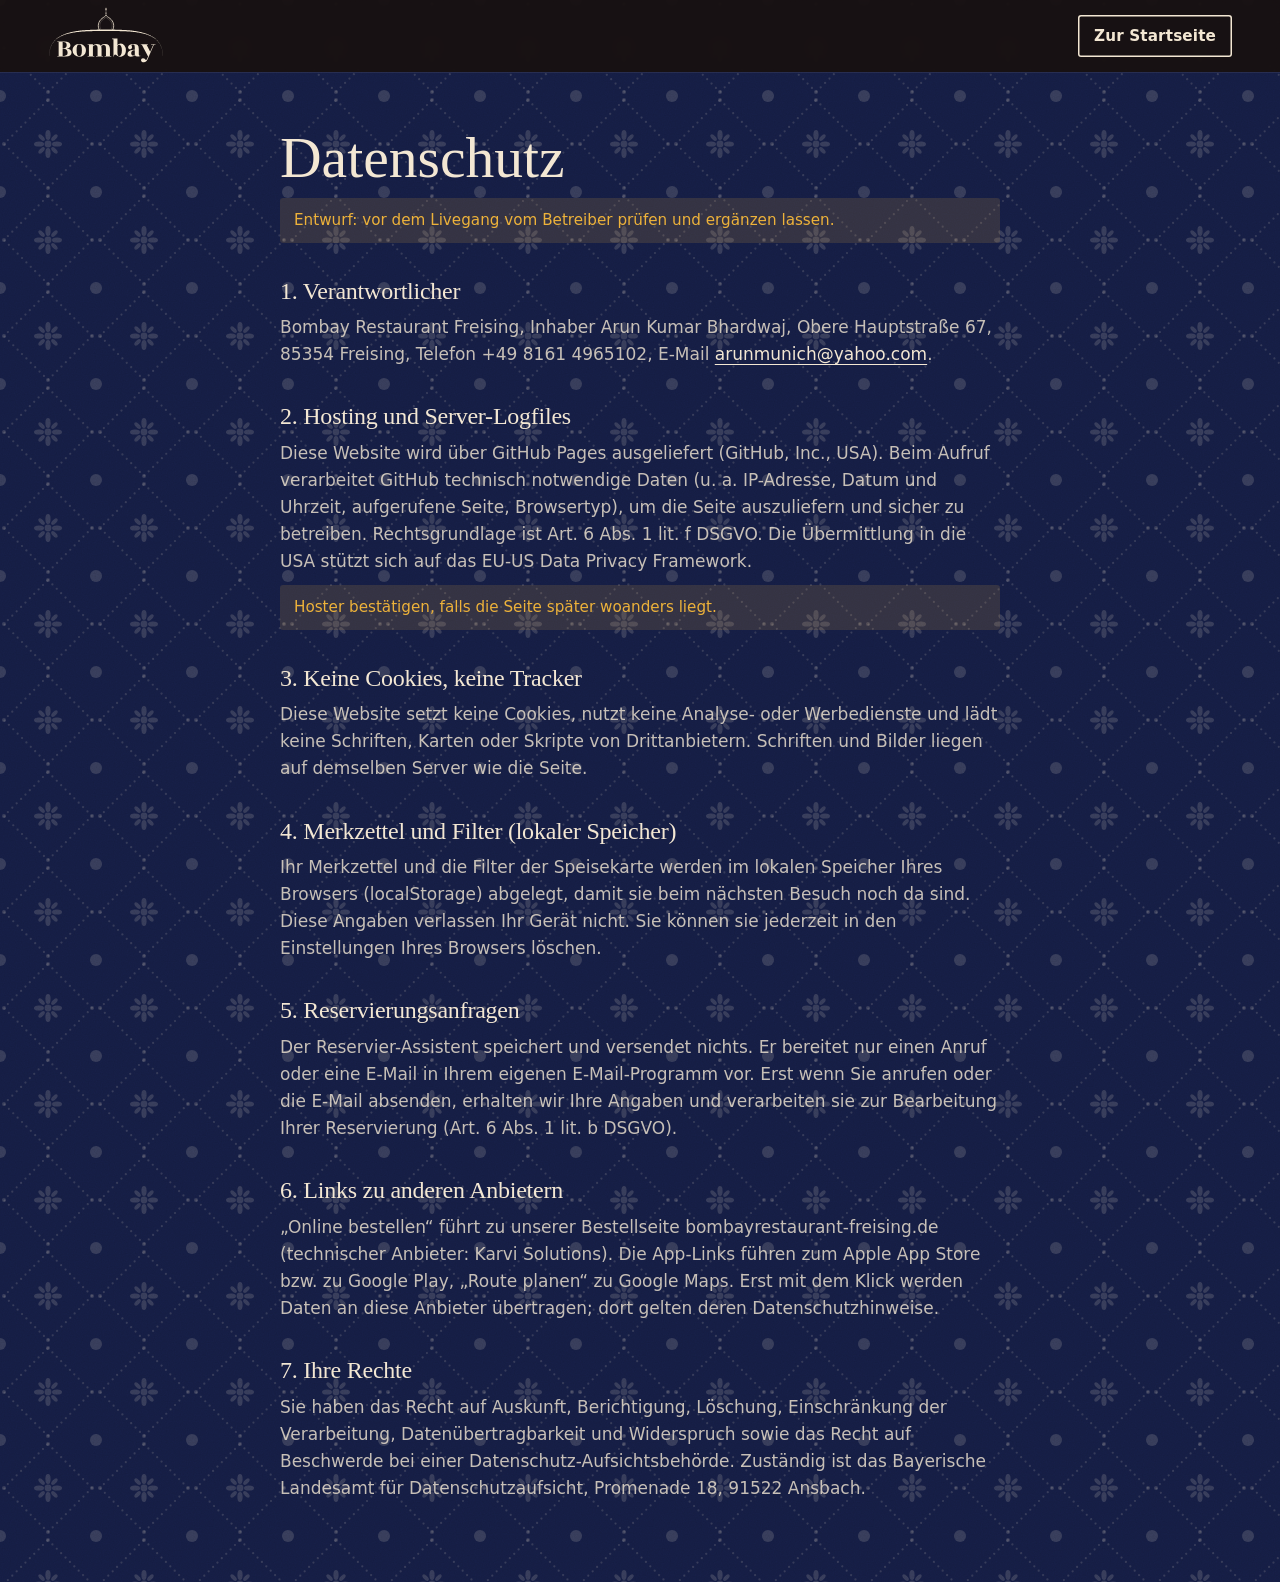
==== datenschutz.html @ e31265c3 "Bombay Freising: zwei Website-Entwürfe (Ajrakh und Thali) mit Design-Skills - Design-Skills und Agen" ====
<!doctype html>
<html lang="de">
<head>
  <meta charset="utf-8">
  <meta name="viewport" content="width=device-width, initial-scale=1, viewport-fit=cover">
  <title>Datenschutz · Bombay Freising</title>
  <meta name="robots" content="noindex">
  <meta name="theme-color" content="#6e1518">
  <link rel="icon" href="img/favicon.svg" type="image/svg+xml">
  <link rel="stylesheet" href="css/base.css">
  <link rel="stylesheet" href="css/ajrakh.css">
</head>
<body class="recht">
<header class="kopf is-gescrollt">
  <div class="kopf-zeile wrap">
    <a class="kopf-marke" href="index.html" aria-label="Bombay, zur Startseite" style="opacity:1"><span class="logo-inline" data-logo>Bombay</span></a>
    <a class="knopf knopf--linie knopf--klein" href="index.html" style="margin-left:auto">Zur Startseite</a>
  </div>
</header>
<main class="feld feld--indigo recht-inhalt">
  <div class="wrap recht-text">
    <h1>Datenschutz</h1>
    <p class="recht-hinweis">Entwurf: vor dem Livegang vom Betreiber prüfen und ergänzen lassen.</p>
    <h2>1. Verantwortlicher</h2>
    <p>Bombay Restaurant Freising, Inhaber Arun Kumar Bhardwaj, Obere Hauptstraße 67, 85354 Freising, Telefon +49 8161 4965102, E-Mail <a href="mailto:arunmunich@yahoo.com">arunmunich@yahoo.com</a>.</p>
    <h2>2. Hosting und Server-Logfiles</h2>
    <p>Diese Website wird über GitHub Pages ausgeliefert (GitHub, Inc., USA). Beim Aufruf verarbeitet GitHub technisch notwendige Daten (u. a. IP-Adresse, Datum und Uhrzeit, aufgerufene Seite, Browsertyp), um die Seite auszuliefern und sicher zu betreiben. Rechtsgrundlage ist Art. 6 Abs. 1 lit. f DSGVO. Die Übermittlung in die USA stützt sich auf das EU-US Data Privacy Framework.</p>
    <p class="offen">Hoster bestätigen, falls die Seite später woanders liegt.</p>
    <h2>3. Keine Cookies, keine Tracker</h2>
    <p>Diese Website setzt keine Cookies, nutzt keine Analyse- oder Werbedienste und lädt keine Schriften, Karten oder Skripte von Drittanbietern. Schriften und Bilder liegen auf demselben Server wie die Seite.</p>
    <h2>4. Merkzettel und Filter (lokaler Speicher)</h2>
    <p>Ihr Merkzettel und die Filter der Speisekarte werden im lokalen Speicher Ihres Browsers (localStorage) abgelegt, damit sie beim nächsten Besuch noch da sind. Diese Angaben verlassen Ihr Gerät nicht. Sie können sie jederzeit in den Einstellungen Ihres Browsers löschen.</p>
    <h2>5. Reservierungsanfragen</h2>
    <p>Der Reservier-Assistent speichert und versendet nichts. Er bereitet nur einen Anruf oder eine E-Mail in Ihrem eigenen E-Mail-Programm vor. Erst wenn Sie anrufen oder die E-Mail absenden, erhalten wir Ihre Angaben und verarbeiten sie zur Bearbeitung Ihrer Reservierung (Art. 6 Abs. 1 lit. b DSGVO).</p>
    <h2>6. Links zu anderen Anbietern</h2>
    <p>„Online bestellen“ führt zu unserer Bestellseite bombayrestaurant-freising.de (technischer Anbieter: Karvi Solutions). Die App-Links führen zum Apple App Store bzw. zu Google Play, „Route planen“ zu Google Maps. Erst mit dem Klick werden Daten an diese Anbieter übertragen; dort gelten deren Datenschutzhinweise.</p>
    <h2>7. Ihre Rechte</h2>
    <p>Sie haben das Recht auf Auskunft, Berichtigung, Löschung, Einschränkung der Verarbeitung, Datenübertragbarkeit und Widerspruch sowie das Recht auf Beschwerde bei einer Datenschutz-Aufsichtsbehörde. Zuständig ist das Bayerische Landesamt für Datenschutzaufsicht, Promenade 18, 91522 Ansbach.</p>
  </div>
</main>
<script src="js/logo.js"></script>
</body>
</html>
---- css/base.css ----
/* ═══════════════════════════════════════════════════════════
   Bombay — gemeinsame Grundlage beider Entwürfe
   Schriften, Reset, Bausteine (Reservierung, Finder, Karte,
   Merkzettel, Lightbox). Farben und Charakter setzen die
   Entwurfs-Stylesheets über die Variablen unten.
   ═══════════════════════════════════════════════════════════ */

@font-face { font-family: "Rozha One"; src: url("../fonts/rozha-one.woff2") format("woff2"); font-weight: 400; font-display: swap; }
@font-face { font-family: "Mukta"; src: url("../fonts/mukta-400.woff2") format("woff2"); font-weight: 400; font-display: swap; }
@font-face { font-family: "Mukta"; src: url("../fonts/mukta-500.woff2") format("woff2"); font-weight: 500; font-display: swap; }
@font-face { font-family: "Mukta"; src: url("../fonts/mukta-700.woff2") format("woff2"); font-weight: 700; font-display: swap; }
@font-face { font-family: "Kalnia"; src: url("../fonts/kalnia.woff2") format("woff2"); font-weight: 300 700; font-display: swap; }
@font-face { font-family: "Anek Latin"; src: url("../fonts/anek-latin.woff2") format("woff2"); font-weight: 300 700; font-stretch: 75% 125%; font-display: swap; }

:root {
  /* Platzhalter — jeder Entwurf überschreibt sie */
  --bg: #fff;
  --fg: #111;
  --muted: rgba(0, 0, 0, 0.66);
  --line: rgba(0, 0, 0, 0.16);
  --accent: #c2185b;
  --on-accent: #fff;
  --panel: #f3f3f3;
  --on-panel: #111;
  --focus: #c2185b;
  --font-display: "Rozha One", Georgia, serif;
  --font-body: "Mukta", "Segoe UI", system-ui, sans-serif;
  --radius: 6px;
  --ease-out: cubic-bezier(0.23, 1, 0.32, 1);
  --ease-in-out: cubic-bezier(0.77, 0, 0.175, 1);
  --gutter: clamp(16px, 4vw, 48px);
  --max: 1240px;
  --kopf-h: 72px;
}

*, *::before, *::after { box-sizing: border-box; }
* { margin: 0; padding: 0; }
[hidden] { display: none !important; }

html {
  -webkit-text-size-adjust: 100%;
  text-size-adjust: 100%;
  scroll-behavior: smooth;
  scroll-padding-top: calc(var(--kopf-h) + 12px);
}
body {
  background: var(--bg);
  color: var(--fg);
  font-family: var(--font-body);
  font-size: 1.0625rem;
  line-height: 1.6;
  -webkit-font-smoothing: antialiased;
}
/* Seitlich überstehende Effekte (Deckel, Bühnen) abschneiden, ohne einen
   Scroll-Container zu erzeugen: so bleibt position: sticky intakt und
   scrollIntoView kann die Seite nicht seitlich verschieben. */
main, footer { overflow-x: clip; }
img, svg, video { display: block; max-width: 100%; }
img { height: auto; }
a { color: inherit; }
button, input, select, textarea { font: inherit; color: inherit; }
button { background: none; border: 0; cursor: pointer; }
h1, h2, h3 { font-family: var(--font-display); font-weight: 400; line-height: 1.05; text-wrap: balance; }
p { text-wrap: pretty; }
::selection { background: var(--accent); color: var(--on-accent); }
:focus-visible { outline: 2px solid var(--focus); outline-offset: 3px; border-radius: 2px; }
.tab { font-variant-numeric: tabular-nums; }

.sr { position: absolute; width: 1px; height: 1px; margin: -1px; overflow: hidden; clip: rect(0 0 0 0); white-space: nowrap; border: 0; }
.skip { position: fixed; left: 12px; top: -60px; z-index: 300; padding: 10px 16px; background: var(--accent); color: var(--on-accent); border-radius: var(--radius); text-decoration: none; transition: top .2s var(--ease-out); }
.skip:focus { top: 12px; }
.wrap { width: min(100% - 2 * var(--gutter), var(--max)); margin-inline: auto; }

@media (prefers-reduced-motion: reduce) {
  html { scroll-behavior: auto; }
  *, *::before, *::after { animation-duration: 0.01ms !important; animation-iteration-count: 1 !important; transition-duration: 0.01ms !important; }
}

/* ═══════════ Icons ═══════════ */
.ico { width: 1.15em; height: 1.15em; flex: none; }

/* ═══════════ Druckknöpfe ═══════════ */
.knopf {
  display: inline-flex; align-items: center; justify-content: center; gap: .55em;
  min-height: 48px; padding: .7em 1.35em;
  font-weight: 700; font-size: 1rem; letter-spacing: .01em; line-height: 1.1;
  text-decoration: none; white-space: nowrap;
  border-radius: var(--radius);
  transition: transform .16s var(--ease-out), background-color .2s ease, color .2s ease, box-shadow .2s ease;
  -webkit-tap-highlight-color: transparent;
}
.knopf:active { transform: scale(.97); }
.knopf[disabled] { opacity: .4; cursor: not-allowed; transform: none; }

/* ═══════════ Einblenden beim Scrollen ═══════════
   Inhalt ist ohne JS sichtbar; erst .js-reveal versteckt ihn. */
.js-reveal [data-reveal] { opacity: 0; transform: translateY(18px); transition: opacity .8s var(--ease-out), transform .8s var(--ease-out); transition-delay: var(--d, 0s); }
.js-reveal [data-reveal].is-in { opacity: 1; transform: none; }

/* ═══════════ Status „Heute“ ═══════════ */
.status { display: inline-flex; align-items: center; gap: .6em; font-weight: 500; }
.status-punkt { width: .62em; height: .62em; border-radius: 50%; background: currentColor; flex: none; position: relative; }
.status.is-open .status-punkt::after {
  content: ""; position: absolute; inset: 0; border-radius: 50%; background: currentColor;
  animation: puls 2.4s var(--ease-out) infinite;
}
@keyframes puls { 0% { transform: scale(1); opacity: .55; } 100% { transform: scale(2.8); opacity: 0; } }

/* ═══════════ Öffnungszeiten ═══════════ */
.zeiten { width: 100%; border-collapse: collapse; font-variant-numeric: tabular-nums; }
.zeiten th, .zeiten td { text-align: left; padding: .55em 0; border-bottom: 1px solid var(--line); font-weight: 400; }
.zeiten td { text-align: right; }
.zeiten tr.is-heute th, .zeiten tr.is-heute td { font-weight: 700; }
.zeiten tr.is-heute th::after { content: " · heute"; font-weight: 400; opacity: .7; }
.zeiten .ruhe { opacity: .7; }

/* ═══════════ Reservier-Assistent ═══════════ */
.res { display: grid; gap: 22px; }
.res-schritte { display: flex; gap: 6px; list-style: none; counter-reset: s; }
.res-schritte li { flex: 1; height: 3px; border-radius: 3px; background: var(--line); position: relative; overflow: hidden; }
.res-schritte li::after { content: ""; position: absolute; inset: 0; background: var(--accent); transform: scaleX(0); transform-origin: left; transition: transform .5s var(--ease-out); }
.res-schritte li.is-done::after, .res-schritte li.is-now::after { transform: scaleX(1); }
.res-schritt { display: grid; gap: 14px; animation: schritt-ein .45s var(--ease-out); }
@keyframes schritt-ein { from { opacity: 0; transform: translateX(14px); } }
.res-frage { font-family: var(--font-display); font-size: clamp(1.5rem, 3vw, 2rem); line-height: 1.1; }
.res-chips { display: flex; flex-wrap: wrap; gap: 8px; }
.res-chip {
  min-width: 52px; min-height: 48px; padding: .4em .9em;
  border: 1px solid var(--line); border-radius: var(--radius);
  font-variant-numeric: tabular-nums; font-weight: 500;
  transition: background-color .18s ease, color .18s ease, border-color .18s ease, transform .16s var(--ease-out);
}
.res-chip:active { transform: scale(.96); }
@media (hover: hover) { .res-chip:not([disabled]):hover { border-color: currentColor; } }
.res-chip[aria-pressed="true"] { background: var(--accent); color: var(--on-accent); border-color: var(--accent); }
.res-chip[disabled] { opacity: .35; cursor: not-allowed; text-decoration: line-through; }
.res-tage { display: flex; gap: 8px; overflow-x: auto; scroll-snap-type: x mandatory; padding-bottom: 6px; scrollbar-width: thin; }
.res-tag { scroll-snap-align: start; display: grid; justify-items: center; min-width: 66px; padding: .5em .4em; line-height: 1.2; }
.res-tag b { font-size: 1.35rem; font-family: var(--font-display); font-weight: 400; }
.res-tag small { font-size: .78rem; opacity: .8; }
.res-tag[disabled] { text-decoration: none; }
.res-gruppe { font-size: .85rem; letter-spacing: .06em; text-transform: uppercase; opacity: .75; margin-top: 4px; }
.res-feld { display: grid; gap: 6px; }
.res-feld span { font-size: .9rem; font-weight: 500; }
.res-feld input, .res-feld textarea {
  width: 100%; min-height: 48px; padding: .65em .8em;
  border: 1px solid var(--line); border-radius: var(--radius); background: transparent;
}
.res-feld textarea { min-height: 84px; resize: vertical; }
.res-feld input:focus, .res-feld textarea:focus { outline: none; border-color: var(--accent); box-shadow: 0 0 0 3px color-mix(in srgb, var(--accent) 30%, transparent); }
.res-feld input::placeholder, .res-feld textarea::placeholder { color: var(--muted); opacity: 1; }
.res-fehler { color: var(--fehler, #ffb4a8); font-size: .9rem; min-height: 1.2em; }
.res-nav { display: flex; gap: 10px; flex-wrap: wrap; align-items: center; }
.res-zurueck { text-decoration: underline; text-underline-offset: 4px; padding: .6em .2em; min-height: 44px; }
.res-zusammen { padding: 18px 20px; border: 1px solid var(--line); border-radius: var(--radius); display: grid; gap: 4px; }
.res-zusammen strong { font-family: var(--font-display); font-weight: 400; font-size: 1.6rem; line-height: 1.1; }
.res-hinweis { font-size: .9rem; color: var(--muted); }

/* ═══════════ Geschmacks-Finder ═══════════ */
.finder { display: grid; gap: 18px; }
.finder-frage { font-family: var(--font-display); font-size: clamp(1.4rem, 2.6vw, 1.9rem); line-height: 1.1; }
.finder-optionen { display: flex; flex-wrap: wrap; gap: 8px; }
.finder-opt { min-height: 48px; padding: .5em 1.05em; border: 1px solid var(--line); border-radius: 999px; font-weight: 500; transition: background-color .18s ease, color .18s ease, border-color .18s ease, transform .16s var(--ease-out); }
.finder-opt:active { transform: scale(.96); }
@media (hover: hover) { .finder-opt:hover { border-color: currentColor; } }
.finder-opt[aria-pressed="true"] { background: var(--accent); color: var(--on-accent); border-color: var(--accent); }
.finder-ergebnis { display: grid; gap: 14px; }
.finder-treffer { display: grid; grid-template-columns: auto 1fr; gap: 18px; align-items: center; animation: schritt-ein .5s var(--ease-out); }
.finder-bild { width: clamp(96px, 16vw, 150px); aspect-ratio: 1; border-radius: 50%; object-fit: cover; }
.finder-ohnebild { width: clamp(96px, 16vw, 150px); aspect-ratio: 1; border-radius: 50%; display: grid; place-items: center; font-family: var(--font-display); font-size: 2.4rem; background: color-mix(in srgb, var(--accent) 18%, transparent); }
.finder-name { font-family: var(--font-display); font-size: clamp(1.5rem, 3vw, 2.1rem); line-height: 1.05; }
.finder-alt { font-size: .95rem; color: var(--muted); }
.finder-alt button { text-decoration: underline; text-underline-offset: 3px; color: var(--fg); }

/* ═══════════ Speisekarte ═══════════ */
.karte-werkzeug { position: sticky; top: var(--kopf-h); z-index: 20; display: grid; gap: 10px; padding-block: 12px; background: var(--karte-bg, var(--bg)); }
.karte-suche { display: flex; align-items: center; gap: 10px; min-height: 48px; padding: 0 14px; border: 1px solid var(--line); border-radius: var(--radius); }
.karte-suche input { flex: 1; min-width: 0; border: 0; background: transparent; outline: none; min-height: 46px; }
.karte-suche input::placeholder { color: var(--muted); opacity: 1; }
.karte-suche:focus-within { border-color: var(--accent); }
.karte-filter { display: flex; gap: 8px; overflow-x: auto; scrollbar-width: none; }
.karte-filter::-webkit-scrollbar { display: none; }
.karte-chip { flex: none; min-height: 40px; padding: .3em .95em; border: 1px solid var(--line); border-radius: 999px; font-size: .95rem; font-weight: 500; transition: background-color .18s ease, color .18s ease, border-color .18s ease; }
.karte-chip[aria-pressed="true"] { background: var(--fg); color: var(--bg); border-color: var(--fg); }
.karte-gaenge { display: flex; gap: 4px; overflow-x: auto; scrollbar-width: none; -webkit-mask: linear-gradient(to right, #000 calc(100% - 48px), transparent); mask: linear-gradient(to right, #000 calc(100% - 48px), transparent); padding-right: 40px; }
.karte-gaenge::-webkit-scrollbar { display: none; }
.karte-gaenge a { flex: none; padding: .35em .7em; font-size: .92rem; text-decoration: none; border-radius: 999px; color: var(--muted); transition: color .2s ease, background-color .2s ease; }
.karte-gaenge a.is-aktiv { color: var(--fg); background: color-mix(in srgb, var(--fg) 10%, transparent); }
.karte-zaehler { font-size: .9rem; color: var(--muted); }
.karte-gang { padding-top: 34px; }
.karte-gang h3 { font-size: clamp(1.7rem, 3.2vw, 2.5rem); }
.karte-gang .hinweis { color: var(--muted); max-width: 62ch; margin-top: 6px; }
.posten { display: grid; grid-template-columns: 2.6em 1fr auto; gap: 4px 14px; align-items: baseline; padding: 14px 0; border-bottom: 1px solid var(--line); }
.posten-nr { font-variant-numeric: tabular-nums; color: var(--muted); font-size: .9rem; }
.posten-name { font-weight: 700; font-size: 1.08rem; }
.posten-preis { font-variant-numeric: tabular-nums; font-weight: 500; white-space: nowrap; }
.posten-text { grid-column: 2 / 3; color: var(--muted); font-size: .97rem; }
.posten-tags { display: inline-flex; gap: 6px; margin-left: 8px; vertical-align: 2px; }
.tag { font-size: .7rem; font-weight: 700; letter-spacing: .05em; text-transform: uppercase; padding: .15em .5em; border-radius: 3px; border: 1px solid currentColor; }
.posten-merken { grid-column: 3; grid-row: 2; justify-self: end; }
.merk-knopf {
  display: inline-flex; align-items: center; gap: 6px; min-height: 40px; padding: 0 .75em;
  border: 1px solid var(--line); border-radius: 999px; font-size: .88rem; font-weight: 500;
  transition: background-color .18s ease, color .18s ease, border-color .18s ease, transform .16s var(--ease-out);
}
.merk-knopf:active { transform: scale(.95); }
.merk-knopf[aria-pressed="true"] { background: var(--accent); color: var(--on-accent); border-color: var(--accent); }
.merk-knopf .ico { width: 1em; height: 1em; }
.karte-leer { padding: 40px 0; color: var(--muted); }

/* ═══════════ Merkzettel ═══════════ */
.merk-fab {
  position: fixed; right: max(16px, env(safe-area-inset-right)); bottom: calc(16px + env(safe-area-inset-bottom) + var(--daumen-h, 0px));
  z-index: 90; display: inline-flex; align-items: center; gap: 10px; min-height: 52px; padding: 0 18px 0 16px;
  border-radius: 999px; background: var(--accent); color: var(--on-accent); font-weight: 700;
  box-shadow: 0 10px 30px -8px rgba(0, 0, 0, .45);
  transform: translateY(140%); visibility: hidden; transition: transform .5s var(--ease-out), visibility 0s linear .5s;
}
.merk-fab.is-da { transform: none; visibility: visible; transition: transform .5s var(--ease-out); }
.merk-fab .zahl { display: grid; place-items: center; min-width: 26px; height: 26px; padding: 0 6px; border-radius: 13px; background: var(--on-accent); color: var(--accent); font-size: .85rem; font-variant-numeric: tabular-nums; }
.merk-fab.is-hupf .zahl { animation: hupf .4s var(--ease-out); }
@keyframes hupf { 40% { transform: scale(1.35); } }

.lade { position: fixed; inset: 0; z-index: 200; pointer-events: none; }
.lade-schleier { position: absolute; inset: 0; background: rgba(10, 6, 4, .55); opacity: 0; transition: opacity .3s ease; }
.lade-panel {
  position: absolute; right: 0; top: 0; bottom: 0; width: min(440px, 100%);
  display: grid; grid-template-rows: auto 1fr auto; background: var(--panel); color: var(--on-panel);
  transform: translateX(100%); transition: transform .45s var(--ease-out);
  box-shadow: -20px 0 60px -20px rgba(0, 0, 0, .5);
}
.lade.is-offen { pointer-events: auto; }
.lade.is-offen .lade-schleier { opacity: 1; }
.lade.is-offen .lade-panel { transform: none; }
.lade-kopf { display: flex; justify-content: space-between; align-items: center; padding: 20px 22px; border-bottom: 1px solid var(--line); }
.lade-kopf h2 { font-size: 1.7rem; }
.lade-zu { width: 44px; height: 44px; display: grid; place-items: center; border-radius: 50%; }
.lade-liste { overflow-y: auto; padding: 8px 22px; list-style: none; overscroll-behavior: contain; }
.lade-liste li { display: grid; grid-template-columns: 1fr auto; gap: 6px 10px; padding: 14px 0; border-bottom: 1px solid var(--line); }
.lade-liste .n { font-weight: 700; }
.lade-liste .n small { font-weight: 400; opacity: .7; margin-right: 6px; }
.lade-liste select { min-height: 36px; padding: 0 8px; border: 1px solid var(--line); border-radius: var(--radius); background: transparent; color: inherit; }
.lade-liste select option { color: #111; }
.menge { display: inline-flex; align-items: center; border: 1px solid var(--line); border-radius: 999px; }
.menge button { width: 36px; height: 36px; display: grid; place-items: center; font-size: 1.1rem; }
.menge output { min-width: 1.6em; text-align: center; font-variant-numeric: tabular-nums; }
.lade-fuss { padding: 18px 22px calc(18px + env(safe-area-inset-bottom)); border-top: 1px solid var(--line); display: grid; gap: 10px; }
.lade-summe { display: flex; justify-content: space-between; font-weight: 700; font-size: 1.1rem; font-variant-numeric: tabular-nums; }
.lade-leer { padding: 30px 0; color: var(--muted); }
.lade-hinweis { font-size: .85rem; color: var(--muted); }

/* ═══════════ Lightbox ═══════════ */
.ansicht { position: fixed; inset: 0; z-index: 250; display: grid; place-items: center; background: rgba(8, 5, 3, .92); opacity: 0; pointer-events: none; transition: opacity .3s ease; }
.ansicht.is-offen { opacity: 1; pointer-events: auto; }
.ansicht img { max-width: min(92vw, 1400px); max-height: 82vh; width: auto; border-radius: 4px; transform: scale(.96); transition: transform .45s var(--ease-out); }
.ansicht.is-offen img { transform: none; }
.ansicht figcaption { color: #f4e9d8; text-align: center; margin-top: 12px; font-size: .95rem; max-width: 60ch; margin-inline: auto; }
.ansicht button { position: absolute; width: 52px; height: 52px; display: grid; place-items: center; border-radius: 50%; color: #f4e9d8; background: rgba(255, 255, 255, .08); }
.ansicht .zu { top: 16px; right: 16px; }
.ansicht .vor { left: 12px; top: 50%; transform: translateY(-50%); }
.ansicht .nach { right: 12px; top: 50%; transform: translateY(-50%); }

/* ═══════════ Entwurfs-Umschalter (nur für die Abnahme) ═══════════ */
.entwurf {
  position: fixed; left: max(12px, env(safe-area-inset-left)); bottom: calc(12px + env(safe-area-inset-bottom) + var(--daumen-h, 0px)); z-index: 95;
  display: flex; gap: 2px; padding: 3px; border-radius: 999px; background: rgba(15, 10, 8, .82); backdrop-filter: blur(8px); -webkit-backdrop-filter: blur(8px);
  font-size: .74rem; font-weight: 700; opacity: .85;
}
.entwurf:hover, .entwurf:focus-within { opacity: 1; }
.entwurf a { color: #f6ead6; text-decoration: none; padding: .45em .8em; border-radius: 999px; }
.entwurf a[aria-current] { background: #f6ead6; color: #1a110c; }

@keyframes schritt-zurueck { from { opacity: 0; transform: translateX(-14px); } }
.ist-gesperrt { overflow: hidden; }

@media (max-width: 460px) {
  .finder-treffer { grid-template-columns: 1fr; gap: 14px; }
  .finder-bild, .finder-ohnebild { width: 110px; }
}
---- css/ajrakh.css ----
/* ═══════════════════════════════════════════════════════════
   Entwurf A · Ajrakh-Blockdruck
   Die Seite als handbedrucktes Tuch: Krapprot und Indigo als
   Felder, Reservelinien in Baumwollweiß, Kohle für Bordüren,
   Kurkuma nur dort, wo gehandelt wird.
   ═══════════════════════════════════════════════════════════ */

:root {
  --krapp: #6e1518;
  --krapp-tief: #521012;
  --indigo: #17204a;
  --indigo-tief: #10173a;
  --kohle: #18100e;
  --reserve: #f3e7d3;
  --reserve-2: rgba(243, 231, 211, 0.8);
  --kurkuma: #edb23a;
  --kurkuma-hell: #f6c65e;

  --bg: var(--krapp);
  --fg: var(--reserve);
  --muted: rgba(243, 231, 211, 0.76);
  --line: rgba(243, 231, 211, 0.24);
  --accent: var(--kurkuma);
  --on-accent: #1a100c;
  --focus: var(--kurkuma);
  --panel: var(--reserve);
  --on-panel: #1d1310;
  --fehler: #ffd27a;
  --radius: 3px;
  --font-display: "Rozha One", Georgia, serif;
  --font-body: "Mukta", "Segoe UI", system-ui, sans-serif;

  /* Rosetten-Jaal: punktierte Rautenlinien, Rosetten an den Knoten */
  --jaal: url("data:image/svg+xml,%3Csvg xmlns='http://www.w3.org/2000/svg' width='96' height='96' viewBox='0 0 96 96'%3E%3Cg fill='none' stroke='%23f3e7d3' stroke-opacity='.16' stroke-width='2.2' stroke-linecap='round'%3E%3Cpath d='M48 4 92 48 48 92 4 48Z' stroke-dasharray='0 6.2'/%3E%3C/g%3E%3Cg fill='%23f3e7d3' fill-opacity='.17'%3E%3Cg id='r'%3E%3Ccircle cx='48' cy='48' r='3.4'/%3E%3Cellipse cx='48' cy='39' rx='2.6' ry='5'/%3E%3Cellipse cx='48' cy='57' rx='2.6' ry='5'/%3E%3Cellipse cx='39' cy='48' rx='5' ry='2.6'/%3E%3Cellipse cx='57' cy='48' rx='5' ry='2.6'/%3E%3Cellipse cx='41.6' cy='41.6' rx='2' ry='4' transform='rotate(-45 41.6 41.6)'/%3E%3Cellipse cx='54.4' cy='54.4' rx='2' ry='4' transform='rotate(-45 54.4 54.4)'/%3E%3Cellipse cx='54.4' cy='41.6' rx='2' ry='4' transform='rotate(45 54.4 41.6)'/%3E%3Cellipse cx='41.6' cy='54.4' rx='2' ry='4' transform='rotate(45 41.6 54.4)'/%3E%3C/g%3E%3Ccircle cx='0' cy='0' r='6'/%3E%3Ccircle cx='96' cy='0' r='6'/%3E%3Ccircle cx='0' cy='96' r='6'/%3E%3Ccircle cx='96' cy='96' r='6'/%3E%3Ccircle cx='48' cy='4' r='2'/%3E%3Ccircle cx='92' cy='48' r='2'/%3E%3Ccircle cx='48' cy='92' r='2'/%3E%3Ccircle cx='4' cy='48' r='2'/%3E%3C/g%3E%3C/svg%3E");
  /* Bordüre: zwei Punktreihen, dazwischen Krappkreise mit Reservering und Kleeblatt */
  --bordure: url("data:image/svg+xml,%3Csvg xmlns='http://www.w3.org/2000/svg' width='44' height='30' viewBox='0 0 44 30'%3E%3Crect width='44' height='30' fill='%2318100e'/%3E%3Cg fill='%23f3e7d3'%3E%3Ccircle cx='5.5' cy='3.5' r='1.5'/%3E%3Ccircle cx='16.5' cy='3.5' r='1.5'/%3E%3Ccircle cx='27.5' cy='3.5' r='1.5'/%3E%3Ccircle cx='38.5' cy='3.5' r='1.5'/%3E%3Ccircle cx='5.5' cy='26.5' r='1.5'/%3E%3Ccircle cx='16.5' cy='26.5' r='1.5'/%3E%3Ccircle cx='27.5' cy='26.5' r='1.5'/%3E%3Ccircle cx='38.5' cy='26.5' r='1.5'/%3E%3C/g%3E%3Ccircle cx='11' cy='15' r='6.2' fill='%238c2220' stroke='%23f3e7d3' stroke-width='1.6'/%3E%3Ccircle cx='11' cy='15' r='1.8' fill='%23edb23a'/%3E%3Cg fill='%2333508f'%3E%3Ccircle cx='33' cy='11.6' r='2.4'/%3E%3Ccircle cx='30' cy='17' r='2.4'/%3E%3Ccircle cx='36' cy='17' r='2.4'/%3E%3C/g%3E%3C/svg%3E");
  /* Stoffstruktur: feines, ruhendes Korn */
  --korn: url("data:image/svg+xml,%3Csvg xmlns='http://www.w3.org/2000/svg' width='220' height='220'%3E%3Cfilter id='n'%3E%3CfeTurbulence type='fractalNoise' baseFrequency='.85' numOctaves='2' stitchTiles='stitch'/%3E%3CfeColorMatrix values='0 0 0 0 0 0 0 0 0 0 0 0 0 0 0 0 0 0 .22 0'/%3E%3C/filter%3E%3Crect width='220' height='220' filter='url(%23n)'/%3E%3C/svg%3E");
  /* Bogenfenster aus dem Logo: Zwiebelbogen über geradem Schaft */
  --bogen: url("data:image/svg+xml,%3Csvg xmlns='http://www.w3.org/2000/svg' viewBox='0 0 100 130' preserveAspectRatio='none'%3E%3Cpath d='M0 130V50C0 27 22 17 36 10 42 7 47 4 50 0 53 4 58 7 64 10 78 17 100 27 100 50V130Z'/%3E%3C/svg%3E");
  --bogen-fix: url("data:image/svg+xml,%3Csvg xmlns='http://www.w3.org/2000/svg' viewBox='0 0 100 130'%3E%3Cpath d='M0 130V50C0 27 22 17 36 10 42 7 47 4 50 0 53 4 58 7 64 10 78 17 100 27 100 50V130Z'/%3E%3C/svg%3E");
}

html { background: var(--kohle); }
body { background: var(--kohle); }
::-webkit-scrollbar { width: 12px; }
::-webkit-scrollbar-track { background: var(--kohle); }
::-webkit-scrollbar-thumb { background: #4a2a22; border: 3px solid var(--kohle); border-radius: 8px; }
html { scrollbar-color: #5a3127 var(--kohle); }
a { text-underline-offset: 4px; text-decoration-thickness: 1px; }

/* ═══════════ Felder ═══════════ */
.feld { position: relative; isolation: isolate; color: var(--fg); }
.feld::before { content: ""; position: absolute; inset: 0; z-index: -1; background-image: var(--korn); opacity: .55; mix-blend-mode: multiply; pointer-events: none; }
.feld--krapp { background: var(--jaal) var(--krapp); }
.feld--indigo { background: var(--jaal) var(--indigo); }
.feld--kohle { background: var(--kohle); }
.bordure { height: 30px; background: var(--bordure) center / 44px 30px repeat-x; }

h2 { font-size: clamp(2.3rem, 5.2vw, 4.4rem); letter-spacing: -0.01em; }
.klein { font-size: .93rem; color: var(--muted); }

/* ═══════════ Knöpfe ═══════════ */
.knopf--haupt { background: var(--kurkuma); color: var(--on-accent); box-shadow: 0 1px 0 rgba(0,0,0,.25), 0 8px 22px -10px rgba(0,0,0,.6); }
@media (hover: hover) { .knopf--haupt:hover { background: var(--kurkuma-hell); box-shadow: 0 1px 0 rgba(0,0,0,.25), 0 14px 28px -12px rgba(0,0,0,.7); } }
.knopf--linie { color: var(--fg); box-shadow: inset 0 0 0 1.5px currentColor; }
@media (hover: hover) { .knopf--linie:hover { background: rgba(243, 231, 211, .1); } }
.knopf--klein { min-height: 42px; padding: .55em 1.05em; font-size: .95rem; }

/* ═══════════ Kopf ═══════════ */
.kopf { position: fixed; inset: 0 0 auto; z-index: 100; height: var(--kopf-h); transition: background-color .35s ease, transform .45s var(--ease-out), box-shadow .35s ease; }
.kopf.is-gescrollt { background: rgba(24, 16, 14, .9); backdrop-filter: blur(10px); -webkit-backdrop-filter: blur(10px); box-shadow: 0 1px 0 rgba(243,231,211,.08); }
.kopf.is-weg { transform: translateY(-100%); }
.kopf-zeile { height: 100%; display: flex; align-items: center; gap: 28px; }
.kopf-marke { display: block; width: 116px; color: var(--reserve); flex: none; text-decoration: none; font-family: var(--font-display); font-size: 1.6rem; opacity: 0; transition: opacity .4s ease; }
.kopf.is-gescrollt .kopf-marke, .kopf.is-menu .kopf-marke { opacity: 1; }
.kopf-marke svg { width: 100%; height: auto; }
.kopf-nav { display: flex; gap: 4px; margin-left: auto; align-items: center; }
.kopf-nav a { padding: .5em .75em; font-weight: 500; font-size: .98rem; text-decoration: none; border-radius: var(--radius); color: var(--reserve-2); transition: color .2s ease; position: relative; }
.kopf-nav a::after { content: ""; position: absolute; left: .75em; right: .75em; bottom: .25em; height: 1.5px; background: var(--kurkuma); transform: scaleX(0); transform-origin: left; transition: transform .35s var(--ease-out); }
@media (hover: hover) { .kopf-nav a:hover { color: var(--reserve); } .kopf-nav a:hover::after { transform: scaleX(1); } }
.kopf-nav-tel { display: none !important; }
.kopf-aktion { display: flex; align-items: center; gap: 10px; }
.kopf-menu { display: none; width: 44px; height: 44px; position: relative; }
.kopf-menu span:first-child, .kopf-menu span:first-child::before { position: absolute; left: 11px; right: 11px; height: 2px; background: var(--reserve); border-radius: 2px; transition: transform .35s var(--ease-out); }
.kopf-menu span:first-child { top: 17px; }
.kopf-menu span:first-child::before { content: ""; left: 0; right: 0; top: 8px; }
.kopf.is-menu .kopf-menu span:first-child { transform: translateY(4px) rotate(45deg); }
.kopf.is-menu .kopf-menu span:first-child::before { transform: translateY(-8px) rotate(-90deg); }

/* ═══════════ Bühne ═══════════ */
.buehne { min-height: 100svh; padding: calc(var(--kopf-h) + 28px) 0 64px; display: grid; align-items: center; overflow: hidden; }
.buehne-raster { display: grid; grid-template-columns: minmax(0, 1.08fr) minmax(0, .92fr); gap: clamp(32px, 6vw, 96px); align-items: center; }
.buehne-logo { width: min(100%, 430px); color: var(--reserve); margin-bottom: clamp(20px, 3vw, 36px); }
.buehne-logo svg { width: 100%; height: auto; overflow: visible; }
.buehne-titel { font-family: var(--font-display); font-size: clamp(2rem, 3.6vw, 3.3rem); line-height: 1.04; max-width: 15ch; text-wrap: balance; }
.buehne-unter { margin-top: 18px; max-width: 46ch; color: var(--reserve-2); font-size: clamp(1.05rem, 1.35vw, 1.2rem); }
.buehne-status { margin-top: 26px; flex-wrap: wrap; row-gap: 2px; }
.status.is-open { color: #9fe0a8; }
.status.is-closed { color: var(--kurkuma); }
.status .status-text { color: var(--reserve); font-weight: 700; }
.status .status-zusatz { color: var(--reserve-2); font-weight: 400; }
.status .status-zusatz::before { content: "·"; margin-right: .6em; opacity: .6; }
.buehne-handeln { display: flex; flex-wrap: wrap; gap: 12px; margin-top: 22px; }
.buehne-wege { display: flex; flex-wrap: wrap; gap: 6px 18px; margin-top: 22px; font-size: .93rem; color: var(--reserve-2); }
.buehne-wege span + span::before { content: ""; display: inline-block; width: 5px; height: 5px; margin-right: 18px; border-radius: 50%; background: var(--kurkuma); vertical-align: 3px; }
.buehne-bild { justify-self: center; width: min(100%, 470px, 58vh); --fokus: 50% 78%; }
.buehne-bild figcaption { text-align: center; font-size: .9rem; color: var(--reserve-2); margin-top: 22px; }

/* ═══════════ Bogenfenster ═══════════ */
.bogen { position: relative; aspect-ratio: 100 / 130; isolation: isolate; }
.bogen::before, .bogen::after { content: ""; position: absolute; -webkit-mask: var(--bogen) center / 100% 100% no-repeat; mask: var(--bogen) center / 100% 100% no-repeat; }
.bogen::before { inset: -16px; background: var(--bordure) center / 44px 30px; z-index: -2; }
.bogen::after { inset: -5px; background: var(--reserve); z-index: -1; }
.bogen img { position: absolute; inset: 0; width: 100%; height: 100%; object-fit: cover; object-position: var(--fokus, 50% 50%); -webkit-mask: var(--bogen) center / 100% 100% no-repeat; mask: var(--bogen) center / 100% 100% no-repeat; }

/* Bühnen-Choreografie: Bogen öffnet sich, Logo wird gedruckt, Zeilen folgen */
.js .buehne-bild .bogen { animation: bogen-auf 1.3s var(--ease-out) .15s both; }
@keyframes bogen-auf { from { clip-path: inset(100% 0 0 0); transform: translateY(24px); } to { clip-path: inset(-20px -20px -20px -20px); transform: none; } }
.js .buehne-bild img { animation: bild-ruhe 2.2s var(--ease-out) .15s both; }
@keyframes bild-ruhe { from { transform: scale(1.14); } }
.hat-logo[data-logo-zeichnen] .logo-bogen { animation: bogen-zieh 1.1s var(--ease-in-out) .2s both; transform-origin: 50% 0; }
@keyframes bogen-zieh { from { clip-path: inset(0 50% 0 50%); } to { clip-path: inset(0 0 0 0); } }
.hat-logo[data-logo-zeichnen] .logo-kuppel { animation: kuppel-ein .8s var(--ease-out) .75s both; }
@keyframes kuppel-ein { from { opacity: 0; transform: translateY(80px); } }
.hat-logo[data-logo-zeichnen] .logo-wort { animation: wort-druck .7s var(--ease-out) .5s both; }
@keyframes wort-druck { from { opacity: 0; filter: blur(14px); transform: scale(1.04); } }
.hat-logo[data-logo-zeichnen] svg { transform-box: fill-box; }
.hat-logo[data-logo-zeichnen] .logo-wort, .hat-logo[data-logo-zeichnen] .logo-kuppel { transform-box: fill-box; transform-origin: 50% 50%; }
.js [data-stempel] { animation: stempel .9s var(--ease-out) both; animation-delay: calc(.85s + var(--d, 0s)); }
@keyframes stempel { from { opacity: 0; transform: translateY(14px); filter: blur(6px); } }

/* ═══════════ Gewürzband ═══════════ */
.gewuerzband { display: flex; flex-wrap: wrap; justify-content: center; gap: 6px 0; background: var(--kohle); padding: 14px var(--gutter); border-block: 1px solid rgba(243,231,211,.12); }
.gewuerzband span:not(.sr) { font-family: var(--font-display); font-size: clamp(1.05rem, 1.6vw, 1.35rem); color: var(--reserve); display: inline-flex; align-items: center; white-space: nowrap; }
.gewuerzband span:not(.sr) + span::before { content: ""; width: 7px; height: 7px; margin: 0 clamp(12px, 1.6vw, 22px); border-radius: 50%; background: var(--kurkuma); box-shadow: 0 0 0 3px var(--kohle), 0 0 0 4.5px rgba(243,231,211,.5); }

/* ═══════════ Lieblinge ═══════════ */
.lieblinge { padding: clamp(80px, 11vw, 140px) 0 clamp(70px, 9vw, 120px); background-color: color-mix(in oklab, var(--farbe, var(--indigo)) 42%, var(--indigo)); transition: background-color 1s ease; }
.lieblinge-kopf { display: grid; grid-template-columns: minmax(0, 1fr) minmax(0, 1fr); gap: 24px 64px; align-items: end; margin-bottom: clamp(36px, 5vw, 64px); }
.lieblinge-kopf p { color: var(--reserve-2); max-width: 46ch; }
.liebling { display: grid; grid-template-columns: minmax(0, .9fr) minmax(0, 1.1fr); gap: clamp(32px, 6vw, 96px); align-items: center; min-height: 560px; }
.liebling-bild { position: relative; width: min(100%, 470px); justify-self: center; touch-action: pan-y; }
.liebling-bild .bogen img { transition: filter .6s ease; }
.liebling-bild .bogen .neu { z-index: 1; }
.liebling-hitze { position: absolute; inset: 0; pointer-events: none; -webkit-mask: var(--bogen) center / 100% 100% no-repeat; mask: var(--bogen) center / 100% 100% no-repeat; box-shadow: inset 0 -90px 120px -60px rgba(255, 80, 20, calc(var(--hitze, 0) * .16)); transition: box-shadow .6s ease; z-index: 2; }
.liebling-nr { font-family: var(--font-display); font-size: 1.15rem; color: var(--kurkuma); }
.liebling-name { font-size: clamp(2.6rem, 6.4vw, 5.6rem); line-height: .98; margin-top: 4px; }
.liebling-fakten { display: flex; flex-wrap: wrap; gap: 10px 28px; list-style: none; margin-top: 22px; padding: 14px 0; border-block: 1px dashed rgba(243,231,211,.3); }
.liebling-fakten li { display: grid; line-height: 1.35; font-weight: 700; }
.liebling-fakten span { font-weight: 400; font-size: .82rem; color: var(--reserve-2); }
.liebling-satz { margin-top: 18px; max-width: 52ch; font-size: 1.12rem; color: var(--reserve); }
.schaerfe { display: flex; flex-wrap: wrap; gap: 8px; margin-top: 24px; }
.schaerfe-label { width: 100%; font-size: .88rem; color: var(--reserve-2); }
.schaerfe button { display: inline-flex; align-items: center; gap: 6px; min-height: 44px; padding: 0 14px; border-radius: 999px; box-shadow: inset 0 0 0 1px rgba(243,231,211,.35); font-weight: 500; font-size: .95rem; transition: background-color .2s ease, color .2s ease, box-shadow .2s ease, transform .16s var(--ease-out); }
.schaerfe button:active { transform: scale(.96); }
.schaerfe button .chilis { display: inline-flex; gap: 1px; color: #ff6a3d; }
.schaerfe button .chilis .ico { width: .9em; height: .9em; }
.schaerfe button[aria-checked="true"] { background: var(--reserve); color: var(--kohle); box-shadow: none; }
.schaerfe button[aria-checked="true"] .chilis { color: #c3241b; }
.liebling-handeln { display: flex; align-items: center; flex-wrap: wrap; gap: 14px 22px; margin-top: 26px; }
.liebling-preis { font-family: var(--font-display); font-size: 2.2rem; font-variant-numeric: tabular-nums; }
.liebling-handeln .merk-knopf { min-height: 50px; padding: 0 1.3em; font-size: 1rem; font-weight: 700; background: var(--kurkuma); color: var(--on-accent); border: 0; }
.liebling-handeln .merk-knopf[aria-pressed="true"] { background: var(--reserve); color: var(--kohle); }
.liebling-karte { color: var(--reserve-2); font-size: .95rem; }

.stempelreihe { display: flex; gap: 14px; margin-top: clamp(40px, 5vw, 64px); overflow-x: auto; scroll-snap-type: x mandatory; padding: 10px 4px 14px; scrollbar-width: none; }
.stempelreihe::-webkit-scrollbar { display: none; }
.stempel { flex: none; scroll-snap-align: center; display: grid; justify-items: center; gap: 8px; width: 96px; font-size: .82rem; line-height: 1.15; text-align: center; color: var(--reserve-2); transition: color .2s ease; }
.stempel-rund { width: 76px; height: 76px; border-radius: 50%; padding: 5px; background: var(--bordure) center / 44px 30px; box-shadow: 0 0 0 1.5px rgba(243,231,211,.4); transition: transform .4s var(--ease-out), box-shadow .3s ease; }
.stempel-rund img { width: 100%; height: 100%; border-radius: 50%; object-fit: cover; }
@media (hover: hover) { .stempel:hover .stempel-rund { transform: translateY(-4px); } .stempel:hover { color: var(--reserve); } }
.stempel[aria-selected="true"] { color: var(--reserve); font-weight: 700; }
.stempel[aria-selected="true"] .stempel-rund { box-shadow: 0 0 0 3px var(--kurkuma); transform: translateY(-4px); }

/* ═══════════ Handwerk ═══════════ */
.handwerk { padding: clamp(80px, 11vw, 140px) 0; }
.handwerk-raster { display: grid; grid-template-columns: minmax(0, .75fr) minmax(0, 1.25fr); gap: clamp(36px, 7vw, 110px); align-items: center; }
.handwerk-bild { width: min(100%, 380px); justify-self: center; }
.handwerk-liste { display: grid; grid-template-columns: 1fr 1fr; gap: 30px 44px; margin-top: 38px; }
.handwerk-liste dt { font-family: var(--font-display); font-size: clamp(1.7rem, 2.6vw, 2.3rem); color: var(--kurkuma); line-height: 1.05; }
.handwerk-liste dd { margin-top: 8px; color: var(--reserve-2); }

/* ═══════════ Finder ═══════════ */
.finder-feld { padding: clamp(80px, 11vw, 140px) 0; }
.finder-raster { display: grid; grid-template-columns: minmax(0, .8fr) minmax(0, 1.2fr); gap: clamp(32px, 6vw, 96px); align-items: start; }
.finder-kopf { position: sticky; top: calc(var(--kopf-h) + 32px); }
.finder-kopf p { margin-top: 18px; color: var(--reserve-2); max-width: 42ch; }
.finder-buehne { padding-left: clamp(0px, 4vw, 56px); border-left: 1px dashed rgba(243,231,211,.3); min-height: 420px; }
.finder-schritt + .finder-schritt { padding-top: 26px; margin-top: 26px; border-top: 1px dashed rgba(243,231,211,.22); }
.finder-schritt { display: grid; gap: 14px; }
.finder-opt { border-color: rgba(243,231,211,.38); }
.finder-ergebnis { margin-top: 30px; padding-top: 30px; border-top: 1px solid var(--reserve); }
.finder-vorschlag { font-size: .9rem; color: var(--kurkuma); font-weight: 700; }
.finder-scharf { color: var(--reserve-2); margin-top: 6px; }
.finder-bild { box-shadow: 0 0 0 5px var(--kohle), 0 0 0 7px var(--reserve); }

/* ═══════════ Raum ═══════════ */
.raum { position: relative; height: 280vh; background: var(--kohle); }
.raum-klebt { position: sticky; top: 0; height: 100vh; height: 100svh; overflow: hidden; }
.raum-fenster {
  --w0: min(40vw, 50vh);
  --s: calc(1 + 7 * var(--p, 0) * var(--p, 0));
  position: absolute; inset: 0;
  -webkit-mask: var(--bogen-fix) 50% 64% / calc(var(--w0) * var(--s)) calc(var(--w0) * 1.3 * var(--s)) no-repeat;
  mask: var(--bogen-fix) 50% 64% / calc(var(--w0) * var(--s)) calc(var(--w0) * 1.3 * var(--s)) no-repeat;
}
.raum-fenster img { width: 100%; height: 100%; object-fit: cover; transform: scale(calc(1.3 - .3 * var(--p, 0))); transform-origin: 50% 60%; }
.raum-fenster::after { content: ""; position: absolute; inset: 0; background: linear-gradient(to top, rgba(18,10,8,.82), rgba(18,10,8,0) 55%); opacity: calc(var(--p, 0) * 1.4); }
.raum-text { position: absolute; inset: 0; pointer-events: none; }
.raum-text h2 { position: absolute; top: calc(var(--kopf-h) + 4vh); left: 0; right: 0; text-align: center; opacity: calc(1 - var(--p, 0) * 4); transform: translateY(calc(var(--p, 0) * -60px)); }
.raum-notizen { position: absolute; left: 0; bottom: 9vh; list-style: none; display: grid; gap: 4px; }
.raum-notizen li { font-family: var(--font-display); font-size: clamp(1.6rem, 3.6vw, 3.1rem); line-height: 1.1; opacity: clamp(0, (var(--p, 0) - var(--a)) * 7, 1); transform: translateX(calc(clamp(0, (var(--a) + .14 - var(--p, 0)) * 7, 1) * -30px)); text-shadow: 0 2px 24px rgba(0,0,0,.5); }
.raum-notizen li:last-child { color: var(--kurkuma); }

/* ═══════════ Galerie ═══════════ */
.galerie { padding: clamp(70px, 9vw, 120px) 0; }
.galerie-unter { color: var(--reserve-2); margin-top: 10px; }
.galerie-raster { display: grid; grid-template-columns: repeat(12, 1fr); grid-auto-rows: clamp(70px, 8vw, 110px); gap: 14px; list-style: none; margin-top: 40px; }
.galerie-raster li { position: relative; }
.galerie-raster button { position: absolute; inset: 0; overflow: hidden; border-radius: var(--radius); box-shadow: 0 0 0 1px rgba(243,231,211,.14); }
.galerie-raster img { width: 100%; height: 100%; object-fit: cover; transition: transform .8s var(--ease-out), filter .4s ease; filter: saturate(.92); }
@media (hover: hover) { .galerie-raster button:hover img { transform: scale(1.05); filter: saturate(1.05); } }
.g1 { grid-column: 1 / 7; grid-row: 1 / 5; }
.g2 { grid-column: 7 / 10; grid-row: 1 / 8; }
.g3 { grid-column: 10 / 13; grid-row: 1 / 5; }
.g4 { grid-column: 1 / 7; grid-row: 5 / 8; }
.g5 { grid-column: 10 / 13; grid-row: 5 / 8; }

/* ═══════════ Speisekarte ═══════════ */
.karte { padding: clamp(80px, 10vw, 130px) 0; --karte-bg: var(--indigo-tief); }
.karte-kopf { display: grid; grid-template-columns: minmax(0, 1fr) minmax(0, 1fr); gap: 20px 64px; align-items: end; margin-bottom: 26px; }
.karte-kopf p { color: var(--reserve-2); max-width: 50ch; }
.karte-kopf b { color: var(--reserve); }
.karte-werkzeug { margin-inline: calc(var(--gutter) * -1); padding-inline: var(--gutter); box-shadow: 0 1px 0 rgba(243,231,211,.12); }
.karte-suche { border-color: rgba(243,231,211,.3); }
.karte-gang h3 { color: var(--reserve); }
.posten-liste { list-style: none; columns: 2; column-gap: 56px; margin-top: 12px; }
.posten { break-inside: avoid; border-bottom-style: dashed; }
.tag--veg { color: #a8e0b0; }
.tag--vegan { color: #c9e89a; }
.tag--scharf { color: #ff9a76; }

/* ═══════════ Reservieren ═══════════ */
.reservieren { padding: clamp(80px, 11vw, 140px) 0; }
.res-raster { display: grid; grid-template-columns: minmax(0, .85fr) minmax(0, 1.15fr); gap: clamp(32px, 6vw, 96px); align-items: start; }
.res-links > p { margin-top: 16px; color: var(--reserve-2); max-width: 44ch; }
.res-status { margin: 28px 0 10px; flex-wrap: wrap; }
.res-links .zeiten { margin-top: 8px; }
.res-links .klein { margin-top: 12px; }
.res-tuch {
  --fg: #1d1310; --muted: rgba(29, 19, 16, .72); --line: rgba(29, 19, 16, .22); --fehler: #a3141a; --focus: #8c2220;
  position: relative; color: var(--fg); background: var(--reserve); padding: clamp(24px, 4vw, 48px);
  box-shadow: 0 30px 60px -30px rgba(0,0,0,.6);
}
.res-tuch::before { content: ""; position: absolute; inset: 10px; border: 1.5px solid rgba(110, 21, 24, .55); outline: 1px dashed rgba(110,21,24,.35); outline-offset: 5px; pointer-events: none; }
.res-tuch .res-chip[aria-pressed="true"] { background: var(--krapp); color: var(--reserve); border-color: var(--krapp); }
.res-tuch .knopf--haupt { background: var(--krapp); color: var(--reserve); }
@media (hover: hover) { .res-tuch .knopf--haupt:hover { background: #8c2220; } }
.res-tuch .knopf--linie { color: var(--krapp); }
.res-tuch .res-schritte li::after { background: var(--krapp); }
.res-tuch a { color: var(--krapp); }

/* ═══════════ Stimmen ═══════════ */
.stimmen { padding: clamp(80px, 10vw, 130px) 0; }
.stimmen-kopf { display: flex; align-items: center; gap: clamp(20px, 4vw, 48px); flex-wrap: wrap; }
.stimmen-note { font-family: var(--font-display); font-size: clamp(5rem, 13vw, 10rem); line-height: .8; color: var(--kurkuma); }
.stimmen-kopf h2 { font-size: clamp(1.8rem, 3.4vw, 2.8rem); }
.sterne { display: flex; gap: 4px; color: var(--kurkuma); margin-top: 10px; }
.sterne .ico { width: 1.5rem; height: 1.5rem; }
.sterne .halb { clip-path: inset(0 50% 0 0); }
.stimmen-quelle, .stimmen-hinweis { color: var(--reserve-2); font-size: .92rem; margin-top: 6px; }
.zitate { list-style: none; display: grid; grid-template-columns: repeat(3, 1fr); gap: 26px; margin-top: 48px; }
.zitate blockquote { font-family: var(--font-display); font-size: clamp(1.3rem, 1.9vw, 1.65rem); line-height: 1.32; padding-top: 22px; border-top: 1.5px solid var(--kurkuma); }
.stimmen-hinweis { margin-top: 28px; }

/* ═══════════ Besuch ═══════════ */
.besuch { padding: clamp(80px, 10vw, 130px) 0; }
.besuch-raster { display: grid; grid-template-columns: 1fr 1fr; gap: clamp(32px, 6vw, 96px); }
.besuch address { font-style: normal; font-family: var(--font-display); font-size: clamp(1.6rem, 2.6vw, 2.2rem); line-height: 1.3; margin-top: 20px; }
.besuch .klein { margin-top: 14px; max-width: 48ch; }
.besuch-handeln { display: flex; gap: 12px; flex-wrap: wrap; margin-top: 22px; }
.besuch-bestellen { align-self: start; padding: clamp(24px, 4vw, 44px); background: var(--kohle); box-shadow: inset 0 0 0 1px rgba(243,231,211,.14); }
.besuch-bestellen h3 { font-size: clamp(1.8rem, 3vw, 2.6rem); }
.besuch-bestellen p { margin-top: 12px; color: var(--reserve-2); }
.besuch-bestellen .knopf { margin-top: 20px; }

/* ═══════════ Fuß ═══════════ */
.fuss { padding: 0 0 calc(40px + var(--daumen-h, 0px)); }
.fuss-raster { display: grid; gap: 22px; justify-items: center; text-align: center; padding-top: 56px; }
.fuss-logo { width: 200px; color: var(--reserve); }
.fuss-raster p { color: var(--reserve-2); font-size: .95rem; }
.fuss-links { display: flex; flex-wrap: wrap; justify-content: center; gap: 6px 22px; list-style: none; }
.fuss-links a { color: var(--reserve); }
.fuss-copy { font-size: .85rem !important; }

/* ═══════════ Schublade (Merkzettel) im Baumwollton ═══════════ */
.lade-panel { --fg: #1d1310; --muted: rgba(29,19,16,.7); --line: rgba(29,19,16,.18); --accent: var(--krapp); --on-accent: var(--reserve); }
.lade-panel .knopf--haupt { background: var(--krapp); color: var(--reserve); }
.lade-panel .knopf--linie { color: var(--krapp); }
.merk-fab { background: var(--kurkuma); color: var(--on-accent); }
.merk-fab .zahl { background: var(--kohle); color: var(--kurkuma); }

/* ═══════════ Daumenleiste ═══════════ */
.daumen { display: none; }

/* ═══════════ Responsiv ═══════════ */
@media (max-width: 1080px) {
  .kopf-nav a:not(.kopf-nav-tel) { padding-inline: .5em; }
  .posten-liste { columns: 1; }
}
@media (max-width: 900px) {
  :root { --kopf-h: 64px; --daumen-h: 68px; }
  .kopf-marke { opacity: 1; width: 104px; }
  .kopf-zeile { gap: 12px; }
  .kopf-menu { display: block; }
  .kopf-aktion .knopf { display: none; }
  .kopf-nav { position: fixed; inset: var(--kopf-h) 0 0; flex-direction: column; align-items: stretch; gap: 0; padding: 24px var(--gutter) calc(24px + var(--daumen-h)); background: var(--jaal) var(--krapp); overflow-y: auto; opacity: 0; visibility: hidden; transform: translateY(-8px); transition: opacity .3s ease, transform .4s var(--ease-out), visibility 0s linear .4s; }
  .kopf.is-menu { background: var(--kohle); }
  .kopf.is-menu .kopf-nav { opacity: 1; visibility: visible; transform: none; transition: opacity .3s ease, transform .4s var(--ease-out); }
  .kopf-nav a { font-family: var(--font-display); font-size: 2rem; padding: .35em 0; color: var(--reserve); border-bottom: 1px dashed rgba(243,231,211,.25); }
  .kopf-nav a::after { display: none; }
  .kopf-nav-tel { display: flex !important; align-items: center; gap: 12px; font-family: var(--font-body) !important; font-size: 1.15rem !important; font-weight: 700; color: var(--kurkuma) !important; border: 0 !important; margin-top: 12px; }

  .buehne { padding-top: calc(var(--kopf-h) + 18px); padding-bottom: 48px; min-height: auto; }
  .buehne-raster { grid-template-columns: minmax(0, 1fr) minmax(0, .72fr); grid-template-areas: "titel bild" "rest rest"; gap: 0 18px; align-items: end; }
  .buehne-text { display: contents; }
  .buehne-logo { display: none; }
  .buehne-titel { grid-area: titel; font-size: clamp(1.9rem, 8.4vw, 3rem); align-self: center; }
  .buehne-bild { grid-area: bild; width: 100%; }
  .buehne-bild .bogen::before { inset: -9px; }
  .buehne-bild .bogen::after { inset: -3px; }
  .buehne-bild figcaption { display: none; }
  .buehne-unter, .buehne-status, .buehne-handeln, .buehne-wege { grid-column: 1 / -1; }
  .buehne-unter { margin-top: 26px; }
  .buehne-handeln .knopf { flex: 1 1 200px; }
  .lieblinge-kopf, .karte-kopf { grid-template-columns: 1fr; }
  .liebling { grid-template-columns: 1fr; min-height: 0; gap: 34px; }
  .liebling-bild { width: min(78%, 360px); }
  .handwerk-raster, .finder-raster, .res-raster, .besuch-raster { grid-template-columns: 1fr; }
  .handwerk-bild { width: min(70%, 300px); }
  .finder-kopf { position: static; }
  .finder-buehne { padding-left: 0; border-left: 0; min-height: 0; }
  .zitate { grid-template-columns: 1fr; }
  .raum-fenster { --w0: min(62vw, 40vh); }
  .raum-notizen { bottom: calc(var(--daumen-h) + 76px); right: 0; }
  .raum-notizen li { font-size: clamp(1.3rem, 5.6vw, 1.8rem); }

  .daumen { display: grid; grid-template-columns: 1fr 1.3fr 1fr; position: fixed; inset: auto 0 0; z-index: 95; height: calc(var(--daumen-h) + env(safe-area-inset-bottom)); padding: 8px 10px calc(8px + env(safe-area-inset-bottom)); gap: 8px; background: rgba(24, 16, 14, .94); backdrop-filter: blur(10px); -webkit-backdrop-filter: blur(10px); box-shadow: 0 -1px 0 rgba(243,231,211,.1); }
  .daumen a { display: grid; justify-items: center; align-content: center; gap: 2px; font-size: .78rem; font-weight: 700; text-decoration: none; color: var(--reserve); border-radius: 10px; }
  .daumen a .ico { width: 1.35rem; height: 1.35rem; }
  .daumen .daumen-haupt { background: var(--kurkuma); color: var(--on-accent); }
  .merk-fab { bottom: calc(12px + var(--daumen-h) + env(safe-area-inset-bottom)); }
  .entwurf { bottom: calc(14px + var(--daumen-h) + env(safe-area-inset-bottom)); }
  .kopf-aktion { margin-left: auto; }
}
@media (max-width: 620px) {
  body { font-size: 1rem; }
  .handwerk-liste { grid-template-columns: 1fr; gap: 22px; }
  .galerie-raster { grid-template-columns: 1fr 1fr; grid-auto-rows: 120px; gap: 10px; }
  .galerie-raster li, .galerie-raster .g1, .galerie-raster .g2, .galerie-raster .g3, .galerie-raster .g4, .galerie-raster .g5 { grid-column: auto; grid-row: auto; }
  .galerie-raster .g1 { grid-column: 1 / -1; grid-row: span 2; }
  .galerie-raster .g2 { grid-row: span 2; }
  .posten { grid-template-columns: 2.2em 1fr auto; gap: 2px 10px; }
  .stimmen-kopf { gap: 18px; }
  .status .status-zusatz { width: 100%; padding-left: 1.25em; }
  .status .status-zusatz::before { display: none; }
}
@media (prefers-reduced-motion: reduce) {
  .raum { height: auto; }
  .raum-klebt { position: relative; height: 80vh; }
  .raum-fenster { -webkit-mask: none; mask: none; }
  .raum-notizen li, .raum-text h2 { opacity: 1; transform: none; }
}

/* ═══════════ Rechtsseiten ═══════════ */
.recht-inhalt { min-height: 100vh; padding: calc(var(--kopf-h) + 56px) 0 80px; }
.recht-text { max-width: 720px; }
.recht-text h1 { font-size: clamp(2.4rem, 6vw, 3.6rem); }
.recht-text h2 { font-size: 1.5rem; margin-top: 36px; }
.recht-text p { margin-top: 10px; color: var(--reserve-2); }
.recht-text a { color: var(--reserve); }
.recht-hinweis, .offen { padding: 10px 14px; background: rgba(237, 178, 58, .14); border-radius: var(--radius); color: var(--kurkuma) !important; font-size: .95rem; }
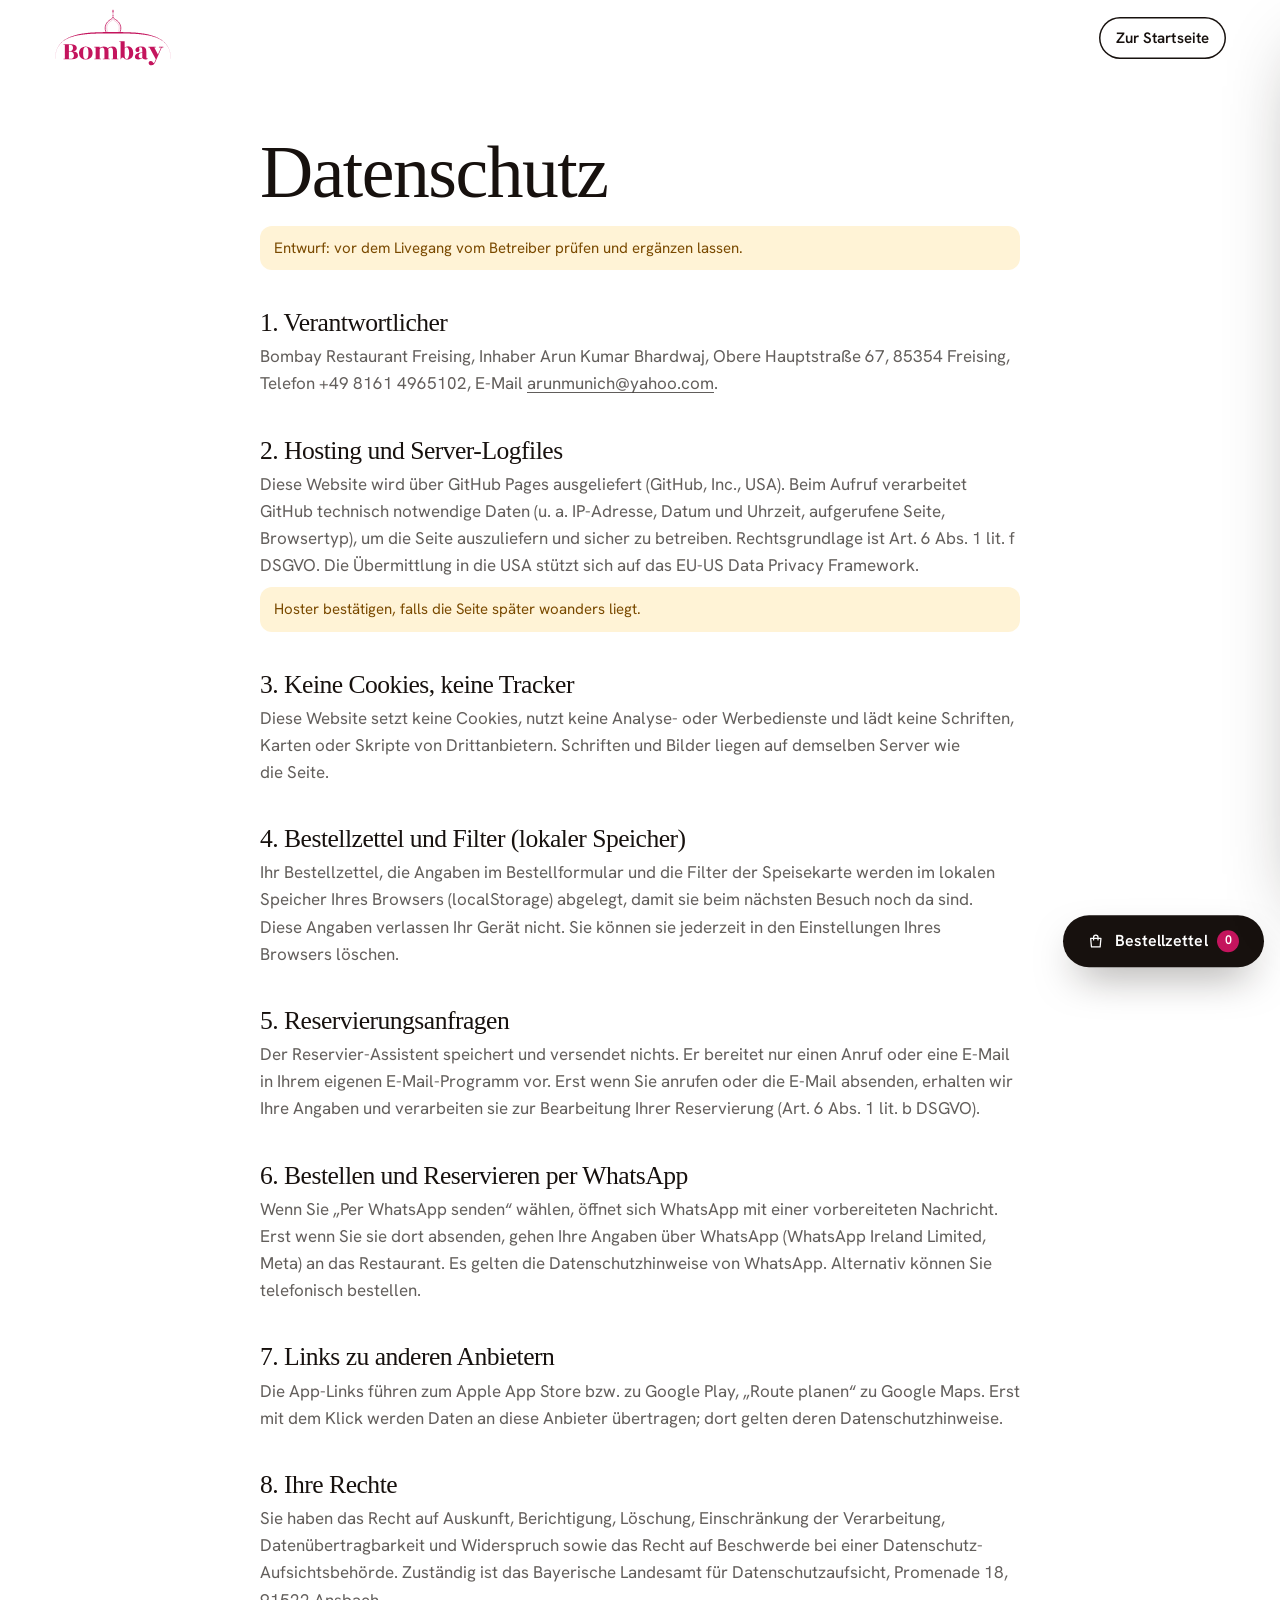
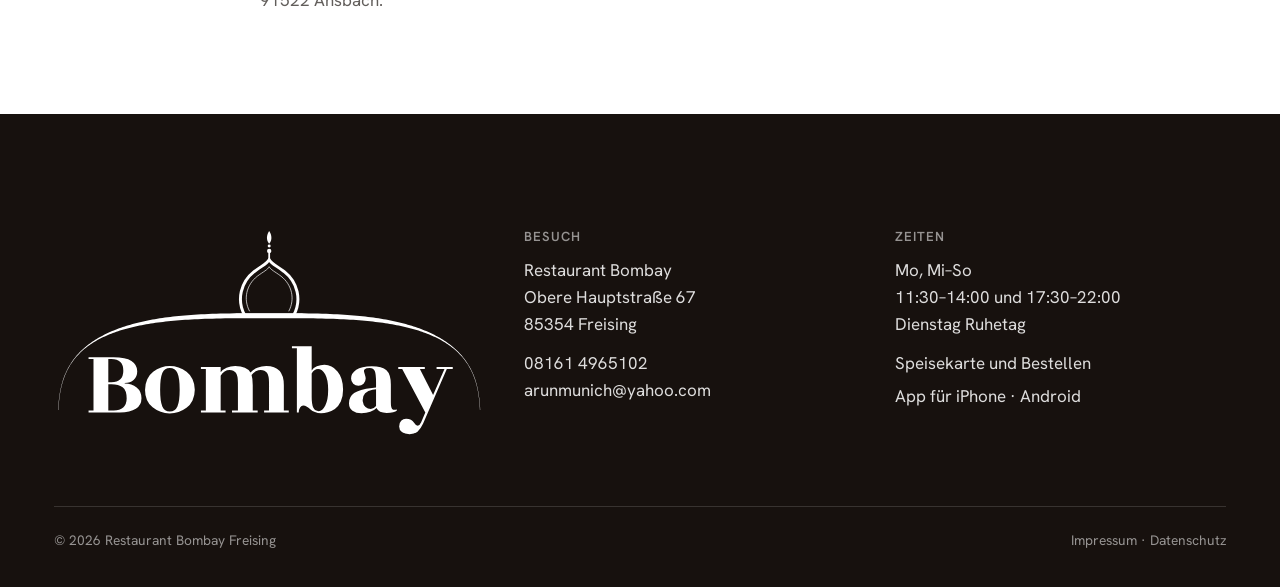
==== commit e1619bb5: "Prüfung: Detektor-Funde behoben, Doku auf Bestellzettel per WhatsApp umgestellt - Hover-Bild mit Que" ====
--- a/datenschutz.html
+++ b/datenschutz.html
@@ -5,22 +5,35 @@
   <meta name="viewport" content="width=device-width, initial-scale=1, viewport-fit=cover">
   <title>Datenschutz · Bombay Freising</title>
   <meta name="robots" content="noindex">
-  <meta name="theme-color" content="#6e1518">
   <link rel="icon" href="img/favicon.svg" type="image/svg+xml">
-  <link rel="stylesheet" href="css/base.css">
-  <link rel="stylesheet" href="css/ajrakh.css">
+  <link rel="stylesheet" href="css/site.css">
 </head>
-<body class="recht">
-<header class="kopf is-gescrollt">
-  <div class="kopf-zeile wrap">
-    <a class="kopf-marke" href="index.html" aria-label="Bombay, zur Startseite" style="opacity:1"><span class="logo-inline" data-logo>Bombay</span></a>
-    <a class="knopf knopf--linie knopf--klein" href="index.html" style="margin-left:auto">Zur Startseite</a>
+<body>
+<!--ICONS-->
+<svg width="0" height="0" style="position:absolute" aria-hidden="true" focusable="false">
+  <symbol id="i-tasche" viewBox="0 0 24 24"><path fill="none" stroke="currentColor" stroke-width="1.7" stroke-linejoin="round" d="M5 8.5h14l-1.1 11.5H6.1L5 8.5z"/><path fill="none" stroke="currentColor" stroke-width="1.7" stroke-linecap="round" d="M9 10.5V7a3 3 0 0 1 6 0v3.5"/></symbol>
+  <symbol id="i-telefon" viewBox="0 0 24 24"><path fill="none" stroke="currentColor" stroke-width="1.7" stroke-linejoin="round" d="M5.2 3.8h3.4l1.7 4.4-2.2 1.3a10.5 10.5 0 0 0 6.4 6.4l1.3-2.2 4.4 1.7v3.4a1.5 1.5 0 0 1-1.6 1.5A16.3 16.3 0 0 1 3.7 5.4a1.5 1.5 0 0 1 1.5-1.6z"/></symbol>
+  <symbol id="i-pfeil" viewBox="0 0 24 24"><path fill="none" stroke="currentColor" stroke-width="1.7" stroke-linecap="round" stroke-linejoin="round" d="M4.5 12h15M13.5 6l6 6-6 6"/></symbol>
+  <symbol id="i-zu" viewBox="0 0 24 24"><path fill="none" stroke="currentColor" stroke-width="1.7" stroke-linecap="round" d="M6.5 6.5l11 11M17.5 6.5l-11 11"/></symbol>
+  <symbol id="i-haken" viewBox="0 0 24 24"><path fill="none" stroke="currentColor" stroke-width="1.9" stroke-linecap="round" stroke-linejoin="round" d="M5 12.5l4.5 4.5L19 7.5"/></symbol>
+  <symbol id="i-plus" viewBox="0 0 24 24"><path fill="none" stroke="currentColor" stroke-width="1.8" stroke-linecap="round" d="M12 5.5v13M5.5 12h13"/></symbol>
+  <symbol id="i-kopie" viewBox="0 0 24 24"><rect x="8.5" y="8.5" width="11" height="11" rx="2" fill="none" stroke="currentColor" stroke-width="1.7"/><path fill="none" stroke="currentColor" stroke-width="1.7" d="M15.5 8.5V6a1.5 1.5 0 0 0-1.5-1.5H6A1.5 1.5 0 0 0 4.5 6v8A1.5 1.5 0 0 0 6 15.5h2.5"/></symbol>
+  <symbol id="i-pin" viewBox="0 0 24 24"><path fill="none" stroke="currentColor" stroke-width="1.7" stroke-linejoin="round" d="M12 21s6.8-6 6.8-11.5a6.8 6.8 0 0 0-13.6 0C5.2 15 12 21 12 21z"/><circle cx="12" cy="9.6" r="2.3" fill="none" stroke="currentColor" stroke-width="1.7"/></symbol>
+  <symbol id="i-lupe" viewBox="0 0 24 24"><circle cx="10.5" cy="10.5" r="6.2" fill="none" stroke="currentColor" stroke-width="1.7"/><path fill="none" stroke="currentColor" stroke-width="1.7" stroke-linecap="round" d="M15.2 15.2l4.6 4.6"/></symbol>
+  <symbol id="i-wa" viewBox="0 0 24 24"><path fill="currentColor" d="M12 2.6A9.4 9.4 0 0 0 3.9 16.8L2.7 21.3l4.6-1.2A9.4 9.4 0 1 0 12 2.6zm0 17.1a7.7 7.7 0 0 1-3.9-1.1l-.3-.2-2.7.7.7-2.6-.2-.3A7.7 7.7 0 1 1 12 19.7zm4.3-5.8c-.2-.1-1.4-.7-1.6-.8-.2-.1-.4-.1-.5.1l-.7.9c-.1.2-.3.2-.5.1a6.3 6.3 0 0 1-3.1-2.7c-.2-.4.2-.4.7-1.3.1-.2 0-.3 0-.4l-.7-1.7c-.2-.5-.4-.4-.5-.4h-.5a.9.9 0 0 0-.7.3 2.8 2.8 0 0 0-.9 2.1 4.9 4.9 0 0 0 1 2.6 11.2 11.2 0 0 0 4.3 3.8c1.6.7 2.2.8 3 .6a2.5 2.5 0 0 0 1.7-1.2 2 2 0 0 0 .1-1.2c-.1-.1-.3-.2-.5-.3z"/></symbol>
+  <symbol id="i-brief" viewBox="0 0 24 24"><rect x="3.5" y="5.5" width="17" height="13" rx="2" fill="none" stroke="currentColor" stroke-width="1.7"/><path fill="none" stroke="currentColor" stroke-width="1.7" stroke-linejoin="round" d="M4 7l8 6 8-6"/></symbol>
+</svg>
+<!--/ICONS-->
+<header class="kopf is-fest" data-kopf>
+  <div class="wrap kopf-zeile">
+    <a class="marke" href="index.html" aria-label="Bombay, Startseite" data-logo>Bombay</a>
+    <a class="pille pille--rand pille--klein" href="index.html" style="margin-left:auto">Zur Startseite</a>
   </div>
 </header>
-<main class="feld feld--indigo recht-inhalt">
-  <div class="wrap recht-text">
+<main class="recht">
+  <div class="wrap">
     <h1>Datenschutz</h1>
-    <p class="recht-hinweis">Entwurf: vor dem Livegang vom Betreiber prüfen und ergänzen lassen.</p>
+    <p class="offen">Entwurf: vor dem Livegang vom Betreiber prüfen und ergänzen lassen.</p>
     <h2>1. Verantwortlicher</h2>
     <p>Bombay Restaurant Freising, Inhaber Arun Kumar Bhardwaj, Obere Hauptstraße 67, 85354 Freising, Telefon +49 8161 4965102, E-Mail <a href="mailto:arunmunich@yahoo.com">arunmunich@yahoo.com</a>.</p>
     <h2>2. Hosting und Server-Logfiles</h2>
@@ -28,16 +41,45 @@
     <p class="offen">Hoster bestätigen, falls die Seite später woanders liegt.</p>
     <h2>3. Keine Cookies, keine Tracker</h2>
     <p>Diese Website setzt keine Cookies, nutzt keine Analyse- oder Werbedienste und lädt keine Schriften, Karten oder Skripte von Drittanbietern. Schriften und Bilder liegen auf demselben Server wie die Seite.</p>
-    <h2>4. Merkzettel und Filter (lokaler Speicher)</h2>
-    <p>Ihr Merkzettel und die Filter der Speisekarte werden im lokalen Speicher Ihres Browsers (localStorage) abgelegt, damit sie beim nächsten Besuch noch da sind. Diese Angaben verlassen Ihr Gerät nicht. Sie können sie jederzeit in den Einstellungen Ihres Browsers löschen.</p>
+    <h2>4. Bestellzettel und Filter (lokaler Speicher)</h2>
+    <p>Ihr Bestellzettel, die Angaben im Bestellformular und die Filter der Speisekarte werden im lokalen Speicher Ihres Browsers (localStorage) abgelegt, damit sie beim nächsten Besuch noch da sind. Diese Angaben verlassen Ihr Gerät nicht. Sie können sie jederzeit in den Einstellungen Ihres Browsers löschen.</p>
     <h2>5. Reservierungsanfragen</h2>
     <p>Der Reservier-Assistent speichert und versendet nichts. Er bereitet nur einen Anruf oder eine E-Mail in Ihrem eigenen E-Mail-Programm vor. Erst wenn Sie anrufen oder die E-Mail absenden, erhalten wir Ihre Angaben und verarbeiten sie zur Bearbeitung Ihrer Reservierung (Art. 6 Abs. 1 lit. b DSGVO).</p>
-    <h2>6. Links zu anderen Anbietern</h2>
-    <p>„Online bestellen“ führt zu unserer Bestellseite bombayrestaurant-freising.de (technischer Anbieter: Karvi Solutions). Die App-Links führen zum Apple App Store bzw. zu Google Play, „Route planen“ zu Google Maps. Erst mit dem Klick werden Daten an diese Anbieter übertragen; dort gelten deren Datenschutzhinweise.</p>
-    <h2>7. Ihre Rechte</h2>
+    <h2>6. Bestellen und Reservieren per WhatsApp</h2>
+    <p>Wenn Sie „Per WhatsApp senden“ wählen, öffnet sich WhatsApp mit einer vorbereiteten Nachricht. Erst wenn Sie sie dort absenden, gehen Ihre Angaben über WhatsApp (WhatsApp Ireland Limited, Meta) an das Restaurant. Es gelten die Datenschutzhinweise von WhatsApp. Alternativ können Sie telefonisch bestellen.</p>
+    <h2>7. Links zu anderen Anbietern</h2>
+    <p>Die App-Links führen zum Apple App Store bzw. zu Google Play, „Route planen“ zu Google Maps. Erst mit dem Klick werden Daten an diese Anbieter übertragen; dort gelten deren Datenschutzhinweise.</p>
+    <h2>8. Ihre Rechte</h2>
     <p>Sie haben das Recht auf Auskunft, Berichtigung, Löschung, Einschränkung der Verarbeitung, Datenübertragbarkeit und Widerspruch sowie das Recht auf Beschwerde bei einer Datenschutz-Aufsichtsbehörde. Zuständig ist das Bayerische Landesamt für Datenschutzaufsicht, Promenade 18, 91522 Ansbach.</p>
   </div>
 </main>
+<!--FUSS-->
+<footer class="fuss">
+  <div class="wrap">
+    <div class="fuss-raster">
+      <div><span class="fuss-marke" data-logo>Bombay</span></div>
+      <div>
+        <h2>Besuch</h2>
+        <p>Restaurant Bombay<br>Obere Hauptstraße 67<br>85354 Freising</p>
+        <p style="margin-top:12px"><a href="tel:+4981614965102">08161 4965102</a><br><a href="mailto:arunmunich@yahoo.com">arunmunich@yahoo.com</a></p>
+      </div>
+      <div>
+        <h2>Zeiten</h2>
+        <p>Mo, Mi–So<br>11:30–14:00 und 17:30–22:00<br>Dienstag Ruhetag</p>
+        <ul style="margin-top:12px">
+          <li><a href="speisekarte.html">Speisekarte und Bestellen</a></li>
+          <li><a href="https://apps.apple.com/de/app/bombay-restaurant-freising/id6504758170" target="_blank" rel="noopener">App für iPhone</a> · <a href="https://play.google.com/store/apps/details?id=com.de.bombay.resto" target="_blank" rel="noopener">Android</a></li>
+        </ul>
+      </div>
+    </div>
+    <div class="fuss-unten">
+      <span>© <span data-jahr>2026</span> Restaurant Bombay Freising</span>
+      <span><a href="impressum.html">Impressum</a> · <a href="datenschutz.html">Datenschutz</a></span>
+    </div>
+  </div>
+</footer>
+<!--/FUSS-->
 <script src="js/logo.js"></script>
+<script src="js/site.js"></script>
 </body>
 </html>
--- a/css/site.css
+++ b/css/site.css
@@ -0,0 +1,243 @@
+/* ═══════════════════════════════════════════════════════════
+   Bombay Freising — Safran-Editorial
+   Reines Weiß, satte Vollflächen je Gericht, Tinte für Text und
+   Handlungen, Rani-Pink aus dem Logo. Bodoni Moda groß und ruhig,
+   Hanken Grotesk für alles Lesbare.
+   ═══════════════════════════════════════════════════════════ */
+
+@font-face { font-family: "Bodoni Moda"; src: url("../fonts/bodoni-moda.woff2") format("woff2"); font-weight: 400 900; font-style: normal; font-display: swap; }
+@font-face { font-family: "Bodoni Moda"; src: url("../fonts/bodoni-moda-italic.woff2") format("woff2"); font-weight: 400 900; font-style: italic; font-display: swap; }
+@font-face { font-family: "Hanken Grotesk"; src: url("../fonts/hanken-grotesk.woff2") format("woff2"); font-weight: 300 700; font-display: swap; }
+
+:root {
+  --weiss: #ffffff;
+  --porzellan: #f3f3f5;
+  --tinte: #17110e;
+  --tinte-2: rgba(23, 17, 14, 0.68);
+  --tinte-3: rgba(23, 17, 14, 0.5);
+  --linie: rgba(23, 17, 14, 0.12);
+  --rani: #c4145d;
+  --pfau: #0d5a60;
+  --safran: #f3a11b;
+  --pink: #d42f73;
+  --kardamom: #2c6b45;
+  --gruen-ok: #1f8a4c;
+
+  --display: "Bodoni Moda", "Didot", "Bodoni 72", Georgia, serif;
+  --text: "Hanken Grotesk", "Helvetica Neue", Arial, sans-serif;
+
+  --rand: clamp(20px, 4.2vw, 64px);
+  --max: 1320px;
+  --kopf: 76px;
+
+  /* Bewegung: schnelles Ausrollen für Antworten, Federn für Gegenstände */
+  --aus: cubic-bezier(0.23, 1, 0.32, 1);
+  --schublade: cubic-bezier(0.32, 0.72, 0, 1);
+  --rein-raus: cubic-bezier(0.77, 0, 0.175, 1);
+}
+
+*, *::before, *::after { box-sizing: border-box; }
+* { margin: 0; padding: 0; }
+[hidden] { display: none !important; }
+html { -webkit-text-size-adjust: 100%; text-size-adjust: 100%; background: var(--weiss); }
+html.lenis, html.lenis body { height: auto; }
+.lenis.lenis-smooth { scroll-behavior: auto !important; }
+body {
+  background: var(--weiss); color: var(--tinte);
+  font-family: var(--text); font-size: 1.0625rem; line-height: 1.6; font-weight: 400;
+  -webkit-font-smoothing: antialiased; -moz-osx-font-smoothing: grayscale;
+  font-feature-settings: "kern", "liga";
+}
+main, footer { overflow-x: clip; }
+img, svg { display: block; max-width: 100%; }
+img { height: auto; }
+a { color: inherit; text-decoration-thickness: 1px; text-underline-offset: 0.2em; }
+button, input, select, textarea { font: inherit; color: inherit; }
+button { background: none; border: 0; cursor: pointer; -webkit-tap-highlight-color: transparent; }
+h1, h2, h3 { font-family: var(--display); font-weight: 500; letter-spacing: -0.02em; line-height: 0.98; text-wrap: balance; }
+p { text-wrap: pretty; }
+::selection { background: var(--rani); color: #fff; }
+:focus-visible { outline: 2px solid var(--rani); outline-offset: 3px; border-radius: 4px; }
+.tab { font-variant-numeric: tabular-nums; }
+.sr { position: absolute; width: 1px; height: 1px; margin: -1px; overflow: hidden; clip: rect(0 0 0 0); white-space: nowrap; border: 0; }
+.skip { position: fixed; left: 12px; top: -60px; z-index: 400; padding: 10px 16px; border-radius: 999px; background: var(--tinte); color: #fff; text-decoration: none; transition: top .2s var(--aus); }
+.skip:focus { top: 12px; }
+.wrap { width: min(100% - 2 * var(--rand), var(--max)); margin-inline: auto; }
+.ist-gesperrt { overflow: hidden; }
+
+@media (prefers-reduced-motion: reduce) {
+  *, *::before, *::after { animation-duration: 0.01ms !important; animation-iteration-count: 1 !important; transition-duration: 0.01ms !important; }
+}
+
+/* ═══════════ Icons ═══════════ */
+.ico { width: 1.1em; height: 1.1em; flex: none; }
+
+/* ═══════════ Knöpfe: Pillen in Tinte ═══════════ */
+.pille {
+  display: inline-flex; align-items: center; justify-content: center; gap: .6em;
+  min-height: 52px; padding: 0 1.55em; border-radius: 999px;
+  font-weight: 600; font-size: 1rem; letter-spacing: .005em; white-space: nowrap; text-decoration: none;
+  transition: transform .18s var(--aus), background-color .25s ease, color .25s ease, box-shadow .25s ease;
+}
+.pille:active { transform: scale(.97); }
+.pille--voll { background: var(--tinte); color: #fff; }
+@media (hover: hover) { .pille--voll:hover { background: #33261f; } }
+.pille--rand { box-shadow: inset 0 0 0 1.5px currentColor; }
+@media (hover: hover) { .pille--rand:hover { background: rgba(23, 17, 14, .06); } }
+.pille--hell { background: #fff; color: var(--tinte); }
+@media (hover: hover) { .pille--hell:hover { background: rgba(255,255,255,.88); } }
+.pille--klein { min-height: 42px; padding: 0 1.15em; font-size: .94rem; }
+.pille .zahl { display: inline-grid; place-items: center; min-width: 22px; height: 22px; padding: 0 6px; border-radius: 11px; background: var(--rani); color: #fff; font-size: .78rem; font-variant-numeric: tabular-nums; }
+.pfeil-link { display: inline-flex; align-items: center; gap: .5em; font-weight: 600; text-decoration: none; }
+.pfeil-link .ico { transition: transform .3s var(--aus); }
+@media (hover: hover) { .pfeil-link:hover .ico { transform: translateX(4px); } }
+
+/* ═══════════ Kopf ═══════════ */
+.kopf { position: fixed; inset: 0 0 auto; z-index: 100; height: var(--kopf); transition: background-color .35s ease, box-shadow .35s ease, transform .5s var(--aus), color .35s ease; }
+.kopf.is-fest { background: rgba(255, 255, 255, .86); backdrop-filter: saturate(1.6) blur(14px); -webkit-backdrop-filter: saturate(1.6) blur(14px); box-shadow: 0 1px 0 var(--linie); }
+.kopf.is-weg { transform: translateY(-105%); }
+.kopf-zeile { height: 100%; display: flex; align-items: center; gap: 32px; }
+.marke { display: block; width: 118px; color: var(--rani); flex: none; text-decoration: none; transition: color .35s ease; }
+.marke svg { width: 100%; height: auto; }
+.kopf-nav { display: flex; gap: 2px; margin-left: auto; }
+.kopf-nav a { position: relative; padding: .5em .9em; font-size: .97rem; font-weight: 500; text-decoration: none; border-radius: 999px; transition: background-color .2s ease; }
+@media (hover: hover) { .kopf-nav a:hover { background: rgba(23, 17, 14, .06); } }
+.kopf-nav a[aria-current="page"] { font-weight: 700; }
+.kopf-status { font-size: .9rem; color: var(--tinte-2); white-space: nowrap; }
+.kopf-menu { display: none; width: 46px; height: 46px; border-radius: 50%; position: relative; }
+.kopf-menu i { position: absolute; left: 13px; right: 13px; height: 1.6px; background: currentColor; border-radius: 2px; transition: transform .35s var(--aus); }
+.kopf-menu i:first-child { top: 19px; }
+.kopf-menu i:last-child { top: 26px; }
+.kopf.is-menu .kopf-menu i:first-child { transform: translateY(3.5px) rotate(45deg); }
+.kopf.is-menu .kopf-menu i:last-child { transform: translateY(-3.5px) rotate(-45deg); }
+
+/* Auf farbigen Bühnen wird der Kopf weiß */
+.kopf.is-hell:not(.is-fest) { color: #fff; }
+.kopf.is-hell:not(.is-fest) .marke { color: #fff; }
+.kopf.is-hell:not(.is-fest) .kopf-status { color: rgba(255,255,255,.8); }
+.kopf.is-hell:not(.is-fest) .pille--voll { background: #fff; color: var(--tinte); }
+
+/* ═══════════ Status ═══════════ */
+.status { display: inline-flex; align-items: center; gap: .55em; }
+.status-punkt { width: 8px; height: 8px; border-radius: 50%; background: var(--tinte-3); position: relative; flex: none; }
+.status.is-open .status-punkt { background: var(--gruen-ok); }
+.status.is-open .status-punkt::after { content: ""; position: absolute; inset: 0; border-radius: 50%; background: var(--gruen-ok); animation: atmen 2.6s var(--aus) infinite; }
+@keyframes atmen { from { transform: scale(1); opacity: .6; } to { transform: scale(3); opacity: 0; } }
+
+/* ═══════════ Zeilen-Enthüllung (Masken) ═══════════
+   Ohne JS sichtbar. JS zerlegt Überschriften in Zeilen und lässt
+   jede Zeile aus ihrer Maske steigen. */
+.zeile { display: block; overflow: hidden; padding-bottom: .08em; margin-bottom: -.08em; }
+.zeile > span { display: block; will-change: transform; }
+
+/* ═══════════ Mobil ═══════════ */
+@media (max-width: 860px) {
+  :root { --kopf: 64px; }
+  .kopf-nav, .kopf-status { display: none; }
+  .kopf-menu { display: block; margin-left: auto; }
+  .kopf .pille { min-height: 40px; padding: 0 1em; font-size: .9rem; }
+  .marke { width: 100px; }
+  .kopf.is-menu { background: var(--weiss); color: var(--tinte); }
+  .kopf.is-menu .marke { color: var(--rani); }
+  .kopf.is-menu .pille--voll { background: var(--tinte); color: #fff; }
+}
+.menu-flaeche {
+  position: fixed; inset: var(--kopf) 0 0; z-index: 99; background: var(--weiss);
+  display: grid; align-content: start; gap: 4px; padding: 24px var(--rand) calc(24px + env(safe-area-inset-bottom));
+  opacity: 0; visibility: hidden; transform: translateY(-10px);
+  transition: opacity .3s ease, transform .45s var(--aus), visibility 0s linear .45s;
+}
+.menu-flaeche.is-offen { opacity: 1; visibility: visible; transform: none; transition: opacity .3s ease, transform .45s var(--aus); }
+.menu-flaeche a { font-family: var(--display); font-size: 2.6rem; line-height: 1.15; text-decoration: none; padding: .1em 0; }
+.menu-flaeche .menu-fuss { margin-top: 28px; display: grid; gap: 8px; font-size: 1rem; color: var(--tinte-2); }
+.menu-flaeche .menu-fuss a { font-family: var(--text); font-size: 1.1rem; font-weight: 600; color: var(--tinte); }
+
+/* ═══════════ Bestellzettel (Schublade) ═══════════ */
+.zettel-knopf {
+  position: fixed; right: max(16px, env(safe-area-inset-right)); bottom: calc(16px + env(safe-area-inset-bottom));
+  z-index: 90; transform: translateY(160%); transition: transform .6s var(--aus);
+  box-shadow: 0 18px 40px -14px rgba(23, 17, 14, .5);
+}
+.zettel-knopf.is-da { transform: none; }
+.zettel-knopf.is-hupf .zahl { animation: hupf .45s var(--aus); }
+@keyframes hupf { 35% { transform: scale(1.4); } }
+
+.schublade { position: fixed; inset: 0; z-index: 300; pointer-events: none; }
+.schublade-schleier { position: absolute; inset: 0; background: rgba(23, 17, 14, .38); opacity: 0; transition: opacity .4s ease; }
+.schublade-panel {
+  position: absolute; top: 10px; right: 10px; bottom: 10px; width: min(460px, calc(100% - 20px));
+  display: grid; grid-template-rows: auto 1fr auto; background: var(--weiss); border-radius: 22px; overflow: hidden;
+  transform: translateX(calc(100% + 20px)); transition: transform .55s var(--schublade);
+  box-shadow: 0 30px 80px -20px rgba(23, 17, 14, .45);
+}
+.schublade.is-offen { pointer-events: auto; }
+.schublade.is-offen .schublade-schleier { opacity: 1; }
+.schublade.is-offen .schublade-panel { transform: none; }
+.schublade-kopf { display: flex; align-items: center; justify-content: space-between; padding: 22px 24px 14px; }
+.schublade-kopf h2 { font-size: 2rem; }
+.rund-zu { width: 44px; height: 44px; border-radius: 50%; display: grid; place-items: center; background: var(--porzellan); transition: transform .18s var(--aus); }
+.rund-zu:active { transform: scale(.94); }
+.schublade-inhalt { overflow-y: auto; overscroll-behavior: contain; padding: 4px 24px 20px; }
+.schublade-fuss { padding: 16px 24px calc(18px + env(safe-area-inset-bottom)); border-top: 1px solid var(--linie); display: grid; gap: 10px; background: var(--weiss); }
+@media (max-width: 600px) {
+  .schublade-panel { top: auto; right: 0; left: 0; bottom: 0; width: 100%; max-height: 92svh; border-radius: 22px 22px 0 0; transform: translateY(100%); }
+}
+
+.zettel-leer { padding: 28px 0 12px; color: var(--tinte-2); }
+.zettel-leer strong { display: block; font-family: var(--display); font-weight: 500; font-size: 1.6rem; color: var(--tinte); margin-bottom: 6px; }
+.zettel-liste { list-style: none; }
+.zettel-liste li { display: grid; grid-template-columns: 1fr auto; gap: 8px 12px; padding: 14px 0; border-bottom: 1px solid var(--linie); }
+.zettel-name { font-weight: 600; line-height: 1.3; }
+.zettel-name small { display: block; font-weight: 400; color: var(--tinte-3); font-size: .82rem; }
+.zettel-preis { font-variant-numeric: tabular-nums; font-weight: 600; }
+.zettel-zeile2 { grid-column: 1 / -1; display: flex; justify-content: space-between; align-items: center; gap: 10px; }
+.menge { display: inline-flex; align-items: center; background: var(--porzellan); border-radius: 999px; }
+.menge button { width: 38px; height: 38px; display: grid; place-items: center; border-radius: 50%; font-size: 1.15rem; transition: transform .15s var(--aus); }
+.menge button:active { transform: scale(.88); }
+.menge output { min-width: 1.6em; text-align: center; font-weight: 600; font-variant-numeric: tabular-nums; }
+.schaerfe-wahl { display: inline-flex; gap: 2px; background: var(--porzellan); border-radius: 999px; padding: 3px; }
+.schaerfe-wahl button { padding: .3em .7em; border-radius: 999px; font-size: .78rem; font-weight: 600; color: var(--tinte-2); transition: background-color .2s ease, color .2s ease; }
+.schaerfe-wahl button[aria-pressed="true"] { background: var(--weiss); color: var(--tinte); box-shadow: 0 1px 3px rgba(23,17,14,.15); }
+
+.formular { display: grid; gap: 12px; margin-top: 18px; }
+.formular-titel { font-family: var(--display); font-size: 1.45rem; margin-top: 10px; }
+.segment { display: grid; grid-template-columns: 1fr 1fr; background: var(--porzellan); border-radius: 999px; padding: 4px; position: relative; }
+.segment button { position: relative; z-index: 1; min-height: 42px; border-radius: 999px; font-weight: 600; transition: color .25s ease; }
+.segment-gleiter { position: absolute; top: 4px; bottom: 4px; left: 4px; width: calc(50% - 4px); border-radius: 999px; background: var(--weiss); box-shadow: 0 2px 8px -2px rgba(23,17,14,.2); transition: transform .45s var(--aus); }
+.segment[data-wert="liefern"] .segment-gleiter { transform: translateX(100%); }
+.feld { display: grid; gap: 5px; }
+.feld span { font-size: .85rem; font-weight: 600; color: var(--tinte-2); }
+.feld input, .feld textarea, .feld select {
+  width: 100%; min-height: 50px; padding: .7em 1em; border-radius: 14px; border: 1px solid var(--linie); background: var(--weiss);
+  transition: border-color .2s ease, box-shadow .2s ease;
+}
+.feld textarea { min-height: 80px; resize: vertical; }
+.feld input:focus, .feld textarea:focus, .feld select:focus { outline: none; border-color: var(--tinte); box-shadow: 0 0 0 4px rgba(23,17,14,.08); }
+.feld input::placeholder, .feld textarea::placeholder { color: var(--tinte-3); }
+.fehler { color: #b3123f; font-size: .88rem; min-height: 1.2em; }
+.summe { display: flex; justify-content: space-between; align-items: baseline; font-weight: 600; }
+.summe b { font-family: var(--display); font-size: 1.7rem; font-weight: 500; font-variant-numeric: tabular-nums; }
+.hinweis { font-size: .82rem; color: var(--tinte-3); line-height: 1.45; }
+.knopf-reihe { display: grid; grid-template-columns: 1fr 1fr; gap: 8px; }
+.pille--wa { background: #1f8a4c; color: #fff; }
+@media (hover: hover) { .pille--wa:hover { background: #18713e; } }
+
+/* ═══════════ Fuß ═══════════ */
+.fuss { background: var(--tinte); color: #fff; padding: clamp(64px, 9vw, 120px) 0 calc(36px + env(safe-area-inset-bottom)); }
+.fuss-raster { display: grid; grid-template-columns: 1.3fr 1fr 1fr; gap: 40px; align-items: start; }
+.fuss-marke { width: min(320px, 70%); color: #fff; }
+.fuss h2 { font-family: var(--text); font-size: .82rem; font-weight: 600; letter-spacing: .08em; text-transform: uppercase; color: rgba(255,255,255,.55); margin-bottom: 12px; line-height: 1.2; }
+.fuss p, .fuss li { color: rgba(255,255,255,.86); }
+.fuss ul { list-style: none; display: grid; gap: 6px; }
+.fuss a { text-decoration: none; }
+@media (hover: hover) { .fuss a:hover { text-decoration: underline; } }
+.fuss-unten { display: flex; justify-content: space-between; flex-wrap: wrap; gap: 12px; margin-top: 64px; padding-top: 22px; border-top: 1px solid rgba(255,255,255,.14); font-size: .86rem; color: rgba(255,255,255,.55); }
+@media (max-width: 860px) { .fuss-raster { grid-template-columns: 1fr; } }
+
+/* ═══════════ Rechtsseiten ═══════════ */
+.recht { padding: calc(var(--kopf) + 60px) 0 100px; }
+.recht .wrap { max-width: 760px; }
+.recht h1 { font-size: clamp(2.8rem, 7vw, 4.6rem); margin-bottom: 18px; }
+.recht h2 { font-size: 1.6rem; margin: 40px 0 8px; }
+.recht p { color: var(--tinte-2); margin-top: 8px; }
+.offen { padding: 10px 14px; border-radius: 12px; background: #fff3d6; color: #7a4a00 !important; font-size: .94rem; }
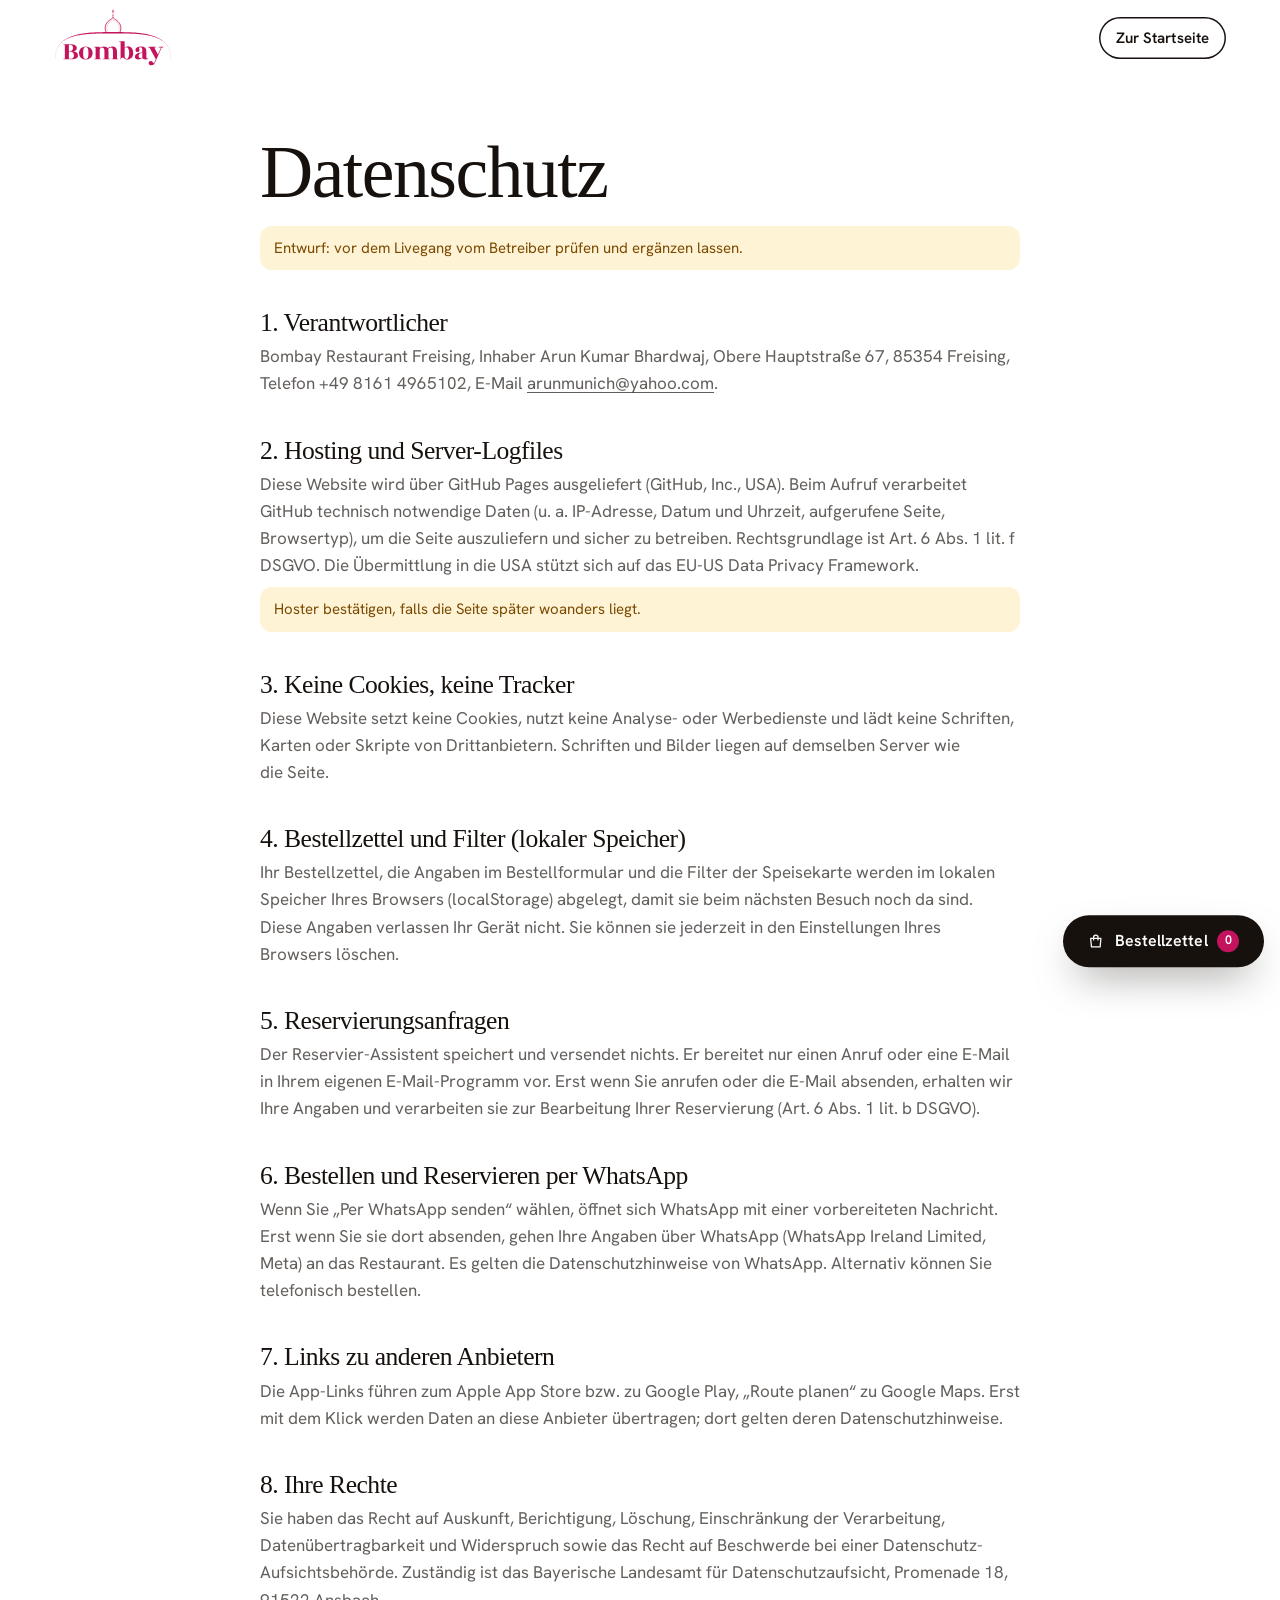
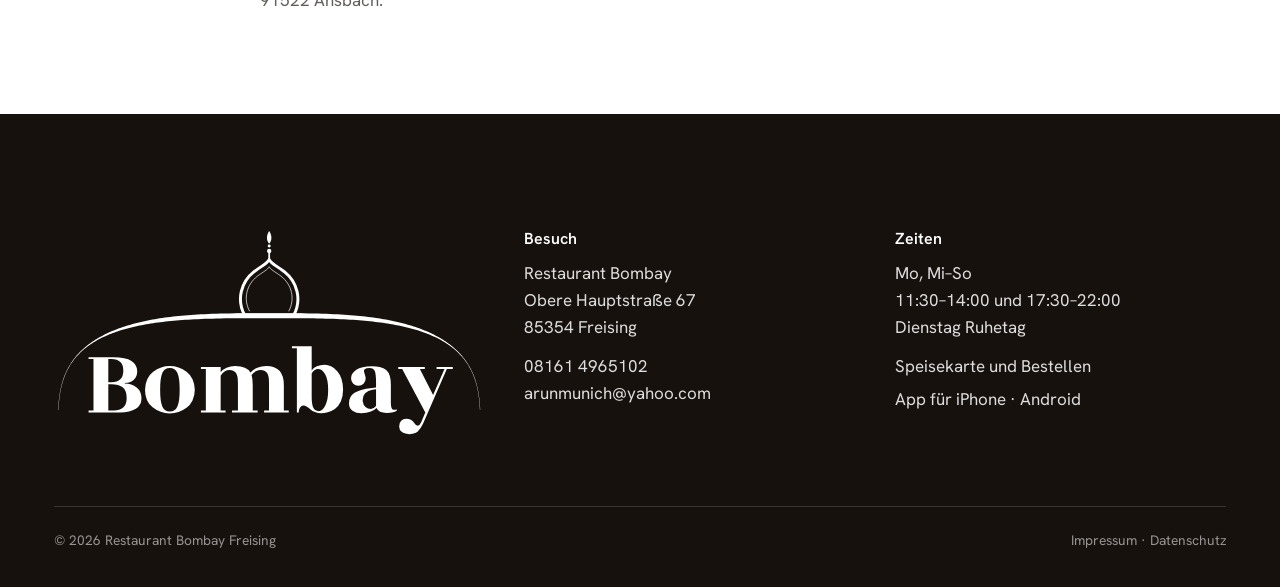
==== commit 5e9e83af: "Finish-Review: Schrift, Bilder, Bühne und Bedienung nachgeschärft - Bodoni mit fester Optik (opsz 28" ====
--- a/datenschutz.html
+++ b/datenschutz.html
@@ -22,6 +22,8 @@
   <symbol id="i-lupe" viewBox="0 0 24 24"><circle cx="10.5" cy="10.5" r="6.2" fill="none" stroke="currentColor" stroke-width="1.7"/><path fill="none" stroke="currentColor" stroke-width="1.7" stroke-linecap="round" d="M15.2 15.2l4.6 4.6"/></symbol>
   <symbol id="i-wa" viewBox="0 0 24 24"><path fill="currentColor" d="M12 2.6A9.4 9.4 0 0 0 3.9 16.8L2.7 21.3l4.6-1.2A9.4 9.4 0 1 0 12 2.6zm0 17.1a7.7 7.7 0 0 1-3.9-1.1l-.3-.2-2.7.7.7-2.6-.2-.3A7.7 7.7 0 1 1 12 19.7zm4.3-5.8c-.2-.1-1.4-.7-1.6-.8-.2-.1-.4-.1-.5.1l-.7.9c-.1.2-.3.2-.5.1a6.3 6.3 0 0 1-3.1-2.7c-.2-.4.2-.4.7-1.3.1-.2 0-.3 0-.4l-.7-1.7c-.2-.5-.4-.4-.5-.4h-.5a.9.9 0 0 0-.7.3 2.8 2.8 0 0 0-.9 2.1 4.9 4.9 0 0 0 1 2.6 11.2 11.2 0 0 0 4.3 3.8c1.6.7 2.2.8 3 .6a2.5 2.5 0 0 0 1.7-1.2 2 2 0 0 0 .1-1.2c-.1-.1-.3-.2-.5-.3z"/></symbol>
   <symbol id="i-brief" viewBox="0 0 24 24"><rect x="3.5" y="5.5" width="17" height="13" rx="2" fill="none" stroke="currentColor" stroke-width="1.7"/><path fill="none" stroke="currentColor" stroke-width="1.7" stroke-linejoin="round" d="M4 7l8 6 8-6"/></symbol>
+  <symbol id="i-stern" viewBox="0 0 24 24"><path fill="currentColor" d="M12.00 2.40 L14.53 9.12 L21.70 9.45 L16.09 13.93 L18.00 20.85 L12.00 16.90 L6.00 20.85 L7.91 13.93 L2.30 9.45 L9.47 9.12Z"/></symbol>
+  <symbol id="i-stern-halb" viewBox="0 0 24 24"><path fill="currentColor" opacity=".28" d="M12.00 2.40 L14.53 9.12 L21.70 9.45 L16.09 13.93 L18.00 20.85 L12.00 16.90 L6.00 20.85 L7.91 13.93 L2.30 9.45 L9.47 9.12Z"/><path fill="currentColor" d="M12.00 2.40 L9.47 9.12 L2.30 9.45 L7.91 13.93 L6.00 20.85 L12.00 16.90Z"/></symbol>
 </svg>
 <!--/ICONS-->
 <header class="kopf is-fest" data-kopf>
--- a/css/site.css
+++ b/css/site.css
@@ -56,6 +56,13 @@
 button { background: none; border: 0; cursor: pointer; -webkit-tap-highlight-color: transparent; }
 h1, h2, h3 { font-family: var(--display); font-weight: 500; letter-spacing: -0.02em; line-height: 0.98; text-wrap: balance; }
 p { text-wrap: pretty; }
+/* Bodoni hat eine Optik-Achse: groß gesetzt werden die Haarstriche sonst
+   unsichtbar („141“ als „1 1“). Eine feste, kräftigere Optik für alle Größen. */
+h1, h2, h3, blockquote, .posten-name, .karte-leer strong, .menu-flaeche a, .zettel-leer strong,
+.formular-titel, .summe b, .gericht-preis, .fakten dt, .gang-name, .res-frage, .res-tag b, .res-karte strong {
+  font-optical-sizing: none; font-variation-settings: "opsz" 28;
+}
+
 ::selection { background: var(--rani); color: #fff; }
 :focus-visible { outline: 2px solid var(--rani); outline-offset: 3px; border-radius: 4px; }
 .tab { font-variant-numeric: tabular-nums; }
@@ -134,8 +141,9 @@
 @media (max-width: 860px) {
   :root { --kopf: 64px; }
   .kopf-nav, .kopf-status { display: none; }
-  .kopf-menu { display: block; margin-left: auto; }
-  .kopf .pille { min-height: 40px; padding: 0 1em; font-size: .9rem; }
+  .kopf-menu { display: block; margin-left: 4px; }
+  .kopf-zeile { gap: 12px; }
+  .kopf .pille { margin-left: auto; min-height: 40px; padding: 0 1em; font-size: .9rem; }
   .marke { width: 100px; }
   .kopf.is-menu { background: var(--weiss); color: var(--tinte); }
   .kopf.is-menu .marke { color: var(--rani); }
@@ -167,12 +175,12 @@
 .schublade-panel {
   position: absolute; top: 10px; right: 10px; bottom: 10px; width: min(460px, calc(100% - 20px));
   display: grid; grid-template-rows: auto 1fr auto; background: var(--weiss); border-radius: 22px; overflow: hidden;
-  transform: translateX(calc(100% + 20px)); transition: transform .55s var(--schublade);
+  transform: translateX(calc(100% + 20px)); visibility: hidden; transition: transform .55s var(--schublade), visibility 0s linear .55s;
   box-shadow: 0 30px 80px -20px rgba(23, 17, 14, .45);
 }
 .schublade.is-offen { pointer-events: auto; }
 .schublade.is-offen .schublade-schleier { opacity: 1; }
-.schublade.is-offen .schublade-panel { transform: none; }
+.schublade.is-offen .schublade-panel { transform: none; visibility: visible; transition: transform .55s var(--schublade); }
 .schublade-kopf { display: flex; align-items: center; justify-content: space-between; padding: 22px 24px 14px; }
 .schublade-kopf h2 { font-size: 2rem; }
 .rund-zu { width: 44px; height: 44px; border-radius: 50%; display: grid; place-items: center; background: var(--porzellan); transition: transform .18s var(--aus); }
@@ -226,7 +234,7 @@
 .fuss { background: var(--tinte); color: #fff; padding: clamp(64px, 9vw, 120px) 0 calc(36px + env(safe-area-inset-bottom)); }
 .fuss-raster { display: grid; grid-template-columns: 1.3fr 1fr 1fr; gap: 40px; align-items: start; }
 .fuss-marke { width: min(320px, 70%); color: #fff; }
-.fuss h2 { font-family: var(--text); font-size: .82rem; font-weight: 600; letter-spacing: .08em; text-transform: uppercase; color: rgba(255,255,255,.55); margin-bottom: 12px; line-height: 1.2; }
+.fuss h2 { font-family: var(--text); font-size: 1rem; font-weight: 600; letter-spacing: 0; color: #fff; margin-bottom: 10px; line-height: 1.3; }
 .fuss p, .fuss li { color: rgba(255,255,255,.86); }
 .fuss ul { list-style: none; display: grid; gap: 6px; }
 .fuss a { text-decoration: none; }
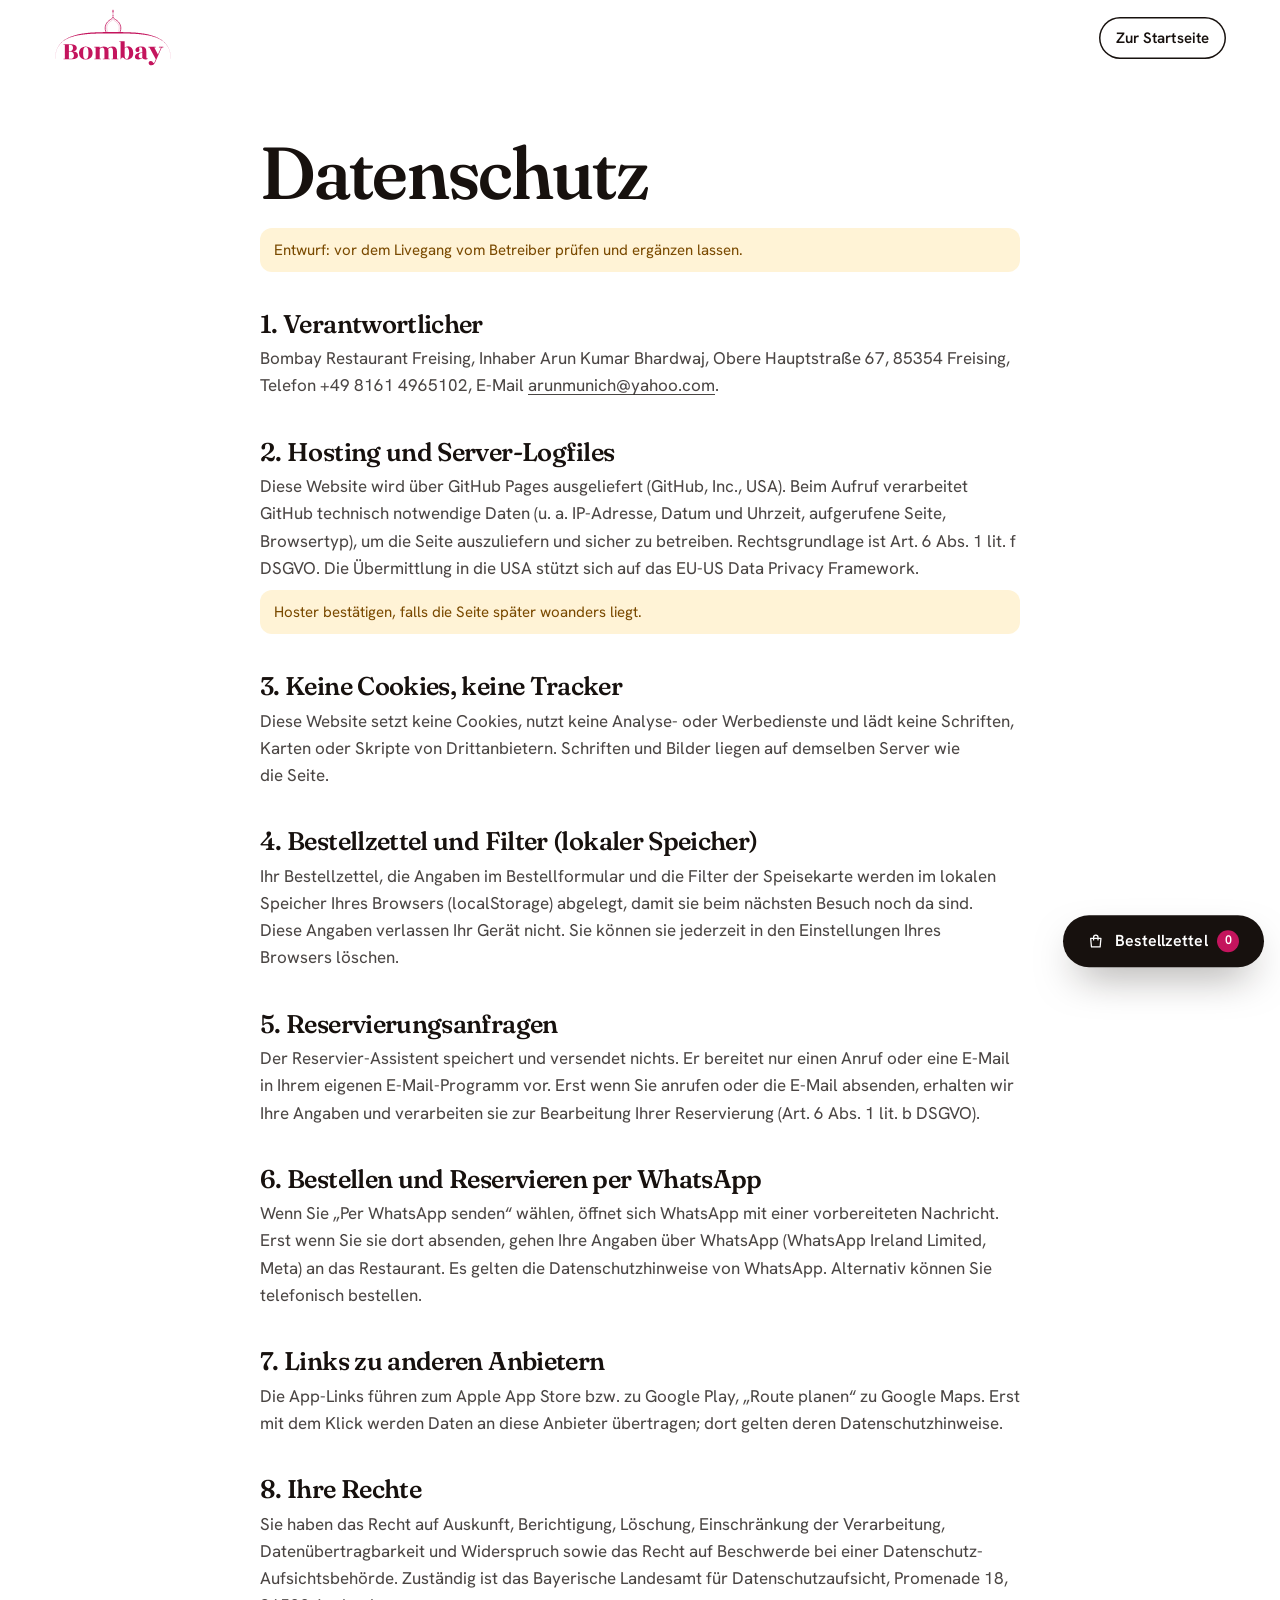
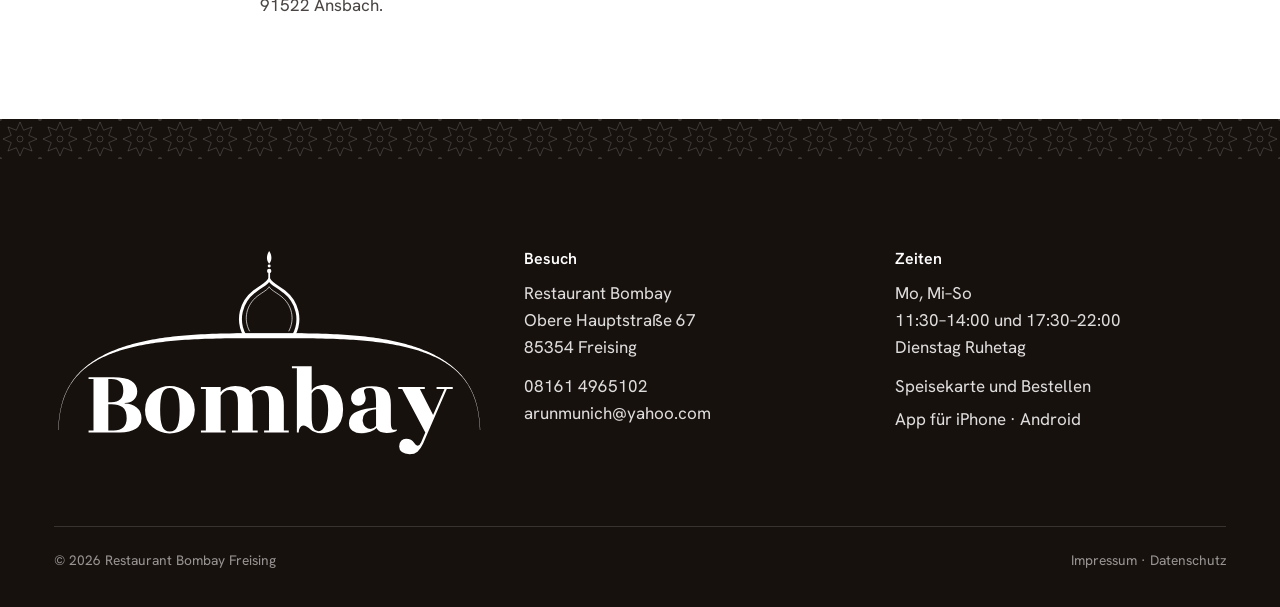
==== commit 63fdb01d: "Zwischenstand: Gerichte-Wähler, Fraunces, Laternen, aufklappbare Karte Co-Authored-By: Claude Opus 5" ====
--- a/datenschutz.html
+++ b/datenschutz.html
@@ -16,6 +16,8 @@
   <symbol id="i-pfeil" viewBox="0 0 24 24"><path fill="none" stroke="currentColor" stroke-width="1.7" stroke-linecap="round" stroke-linejoin="round" d="M4.5 12h15M13.5 6l6 6-6 6"/></symbol>
   <symbol id="i-zu" viewBox="0 0 24 24"><path fill="none" stroke="currentColor" stroke-width="1.7" stroke-linecap="round" d="M6.5 6.5l11 11M17.5 6.5l-11 11"/></symbol>
   <symbol id="i-haken" viewBox="0 0 24 24"><path fill="none" stroke="currentColor" stroke-width="1.9" stroke-linecap="round" stroke-linejoin="round" d="M5 12.5l4.5 4.5L19 7.5"/></symbol>
+  <symbol id="i-bluete" viewBox="0 0 24 24"><g fill="var(--blatt, none)" stroke="currentColor" stroke-width="1.2" stroke-linejoin="round"><path transform="rotate(0 12 12)" d="M12 2.6 C14.2 4.8 14.2 8 12 10 C9.8 8 9.8 4.8 12 2.6Z"/><path transform="rotate(45 12 12)" d="M12 2.6 C14.2 4.8 14.2 8 12 10 C9.8 8 9.8 4.8 12 2.6Z"/><path transform="rotate(90 12 12)" d="M12 2.6 C14.2 4.8 14.2 8 12 10 C9.8 8 9.8 4.8 12 2.6Z"/><path transform="rotate(135 12 12)" d="M12 2.6 C14.2 4.8 14.2 8 12 10 C9.8 8 9.8 4.8 12 2.6Z"/><path transform="rotate(180 12 12)" d="M12 2.6 C14.2 4.8 14.2 8 12 10 C9.8 8 9.8 4.8 12 2.6Z"/><path transform="rotate(225 12 12)" d="M12 2.6 C14.2 4.8 14.2 8 12 10 C9.8 8 9.8 4.8 12 2.6Z"/><path transform="rotate(270 12 12)" d="M12 2.6 C14.2 4.8 14.2 8 12 10 C9.8 8 9.8 4.8 12 2.6Z"/><path transform="rotate(315 12 12)" d="M12 2.6 C14.2 4.8 14.2 8 12 10 C9.8 8 9.8 4.8 12 2.6Z"/></g><circle cx="12" cy="12" r="1.8" fill="currentColor"/></symbol>
+  <symbol id="i-minus" viewBox="0 0 24 24"><path fill="none" stroke="currentColor" stroke-width="1.8" stroke-linecap="round" d="M5.5 12h13"/></symbol>
   <symbol id="i-plus" viewBox="0 0 24 24"><path fill="none" stroke="currentColor" stroke-width="1.8" stroke-linecap="round" d="M12 5.5v13M5.5 12h13"/></symbol>
   <symbol id="i-kopie" viewBox="0 0 24 24"><rect x="8.5" y="8.5" width="11" height="11" rx="2" fill="none" stroke="currentColor" stroke-width="1.7"/><path fill="none" stroke="currentColor" stroke-width="1.7" d="M15.5 8.5V6a1.5 1.5 0 0 0-1.5-1.5H6A1.5 1.5 0 0 0 4.5 6v8A1.5 1.5 0 0 0 6 15.5h2.5"/></symbol>
   <symbol id="i-pin" viewBox="0 0 24 24"><path fill="none" stroke="currentColor" stroke-width="1.7" stroke-linejoin="round" d="M12 21s6.8-6 6.8-11.5a6.8 6.8 0 0 0-13.6 0C5.2 15 12 21 12 21z"/><circle cx="12" cy="9.6" r="2.3" fill="none" stroke="currentColor" stroke-width="1.7"/></symbol>
@@ -57,6 +59,7 @@
 </main>
 <!--FUSS-->
 <footer class="fuss">
+  <svg class="fuss-jali" aria-hidden="true" focusable="false"><defs><pattern id="jali" width="40" height="40" patternUnits="userSpaceOnUse"><path d="M20.00 3.00 L23.64 11.22 L32.02 7.98 L28.78 16.36 L37.00 20.00 L28.78 23.64 L32.02 32.02 L23.64 28.78 L20.00 37.00 L16.36 28.78 L7.98 32.02 L11.22 23.64 L3.00 20.00 L11.22 16.36 L7.98 7.98 L16.36 11.22Z" fill="none" stroke="currentColor" stroke-width="1"/><circle cx="20" cy="20" r="3" fill="none" stroke="currentColor" stroke-width="1"/><circle cx="0" cy="0" r="2" fill="currentColor"/><circle cx="40" cy="0" r="2" fill="currentColor"/><circle cx="0" cy="40" r="2" fill="currentColor"/><circle cx="40" cy="40" r="2" fill="currentColor"/></pattern></defs><rect width="100%" height="100%" fill="url(#jali)"/></svg>
   <div class="wrap">
     <div class="fuss-raster">
       <div><span class="fuss-marke" data-logo>Bombay</span></div>
--- a/css/site.css
+++ b/css/site.css
@@ -1,20 +1,19 @@
 /* ═══════════════════════════════════════════════════════════
    Bombay Freising — Safran-Editorial
    Reines Weiß, satte Vollflächen je Gericht, Tinte für Text und
-   Handlungen, Rani-Pink aus dem Logo. Bodoni Moda groß und ruhig,
-   Hanken Grotesk für alles Lesbare.
+   Handlungen, Rani-Pink aus dem Logo. Fraunces für Titel, Namen und
+   Preise, Hanken Grotesk für alles Lesbare.
    ═══════════════════════════════════════════════════════════ */
 
-@font-face { font-family: "Bodoni Moda"; src: url("../fonts/bodoni-moda.woff2") format("woff2"); font-weight: 400 900; font-style: normal; font-display: swap; }
-@font-face { font-family: "Bodoni Moda"; src: url("../fonts/bodoni-moda-italic.woff2") format("woff2"); font-weight: 400 900; font-style: italic; font-display: swap; }
+@font-face { font-family: "Fraunces"; src: url("../fonts/fraunces.woff2") format("woff2"); font-weight: 100 900; font-style: normal; font-display: swap; }
 @font-face { font-family: "Hanken Grotesk"; src: url("../fonts/hanken-grotesk.woff2") format("woff2"); font-weight: 300 700; font-display: swap; }
 
 :root {
   --weiss: #ffffff;
   --porzellan: #f3f3f5;
   --tinte: #17110e;
-  --tinte-2: rgba(23, 17, 14, 0.68);
-  --tinte-3: rgba(23, 17, 14, 0.5);
+  --tinte-2: rgba(23, 17, 14, 0.78);
+  --tinte-3: rgba(23, 17, 14, 0.6);
   --linie: rgba(23, 17, 14, 0.12);
   --rani: #c4145d;
   --pfau: #0d5a60;
@@ -23,11 +22,11 @@
   --kardamom: #2c6b45;
   --gruen-ok: #1f8a4c;
 
-  --display: "Bodoni Moda", "Didot", "Bodoni 72", Georgia, serif;
+  --display: "Fraunces", Georgia, "Times New Roman", serif;
   --text: "Hanken Grotesk", "Helvetica Neue", Arial, sans-serif;
 
   --rand: clamp(20px, 4.2vw, 64px);
-  --max: 1320px;
+  --max: max(1440px, 76vw);
   --kopf: 76px;
 
   /* Bewegung: schnelles Ausrollen für Antworten, Federn für Gegenstände */
@@ -39,12 +38,12 @@
 *, *::before, *::after { box-sizing: border-box; }
 * { margin: 0; padding: 0; }
 [hidden] { display: none !important; }
-html { -webkit-text-size-adjust: 100%; text-size-adjust: 100%; background: var(--weiss); }
+html { -webkit-text-size-adjust: 100%; text-size-adjust: 100%; background: var(--weiss); font-size: clamp(16px, calc(12.4px + .25vw), 19.5px); }
 html.lenis, html.lenis body { height: auto; }
 .lenis.lenis-smooth { scroll-behavior: auto !important; }
 body {
   background: var(--weiss); color: var(--tinte);
-  font-family: var(--text); font-size: 1.0625rem; line-height: 1.6; font-weight: 400;
+  font-family: var(--text); font-size: 1.0625rem; line-height: 1.6; font-weight: 420;
   -webkit-font-smoothing: antialiased; -moz-osx-font-smoothing: grayscale;
   font-feature-settings: "kern", "liga";
 }
@@ -54,13 +53,13 @@
 a { color: inherit; text-decoration-thickness: 1px; text-underline-offset: 0.2em; }
 button, input, select, textarea { font: inherit; color: inherit; }
 button { background: none; border: 0; cursor: pointer; -webkit-tap-highlight-color: transparent; }
-h1, h2, h3 { font-family: var(--display); font-weight: 500; letter-spacing: -0.02em; line-height: 0.98; text-wrap: balance; }
+h1, h2, h3 { font-family: var(--display); font-weight: 560; letter-spacing: -0.025em; line-height: 1; text-wrap: balance; }
 p { text-wrap: pretty; }
-/* Bodoni hat eine Optik-Achse: groß gesetzt werden die Haarstriche sonst
-   unsichtbar („141“ als „1 1“). Eine feste, kräftigere Optik für alle Größen. */
-h1, h2, h3, blockquote, .posten-name, .karte-leer strong, .menu-flaeche a, .zettel-leer strong,
+/* Fraunces: die Optik-Achse folgt der Größe (kräftige Striche klein, feine groß),
+   SOFT rundet die Enden etwas weicher, wärmer, nie spitz. */
+h1, h2, h3, blockquote, .display, .posten-name, .karte-leer strong, .menu-flaeche a, .zettel-leer strong,
 .formular-titel, .summe b, .gericht-preis, .fakten dt, .gang-name, .res-frage, .res-tag b, .res-karte strong {
-  font-optical-sizing: none; font-variation-settings: "opsz" 28;
+  font-optical-sizing: auto; font-variation-settings: "SOFT" 40;
 }
 
 ::selection { background: var(--rani); color: #fff; }
@@ -227,11 +226,13 @@
 .summe b { font-family: var(--display); font-size: 1.7rem; font-weight: 500; font-variant-numeric: tabular-nums; }
 .hinweis { font-size: .82rem; color: var(--tinte-3); line-height: 1.45; }
 .knopf-reihe { display: grid; grid-template-columns: 1fr 1fr; gap: 8px; }
-.pille--wa { background: #1f8a4c; color: #fff; }
+.pille--wa { background: #177a41; color: #fff; }
+.menge .ico, .stepper .ico { width: 18px; height: 18px; }
 @media (hover: hover) { .pille--wa:hover { background: #18713e; } }
 
 /* ═══════════ Fuß ═══════════ */
-.fuss { background: var(--tinte); color: #fff; padding: clamp(64px, 9vw, 120px) 0 calc(36px + env(safe-area-inset-bottom)); }
+.fuss-jali { display: block; width: 100%; height: 40px; margin-bottom: clamp(56px, 7vw, 100px); color: rgba(255, 255, 255, .16); }
+.fuss { background: var(--tinte); color: #fff; padding: 0 0 calc(36px + env(safe-area-inset-bottom)); }
 .fuss-raster { display: grid; grid-template-columns: 1.3fr 1fr 1fr; gap: 40px; align-items: start; }
 .fuss-marke { width: min(320px, 70%); color: #fff; }
 .fuss h2 { font-family: var(--text); font-size: 1rem; font-weight: 600; letter-spacing: 0; color: #fff; margin-bottom: 10px; line-height: 1.3; }
